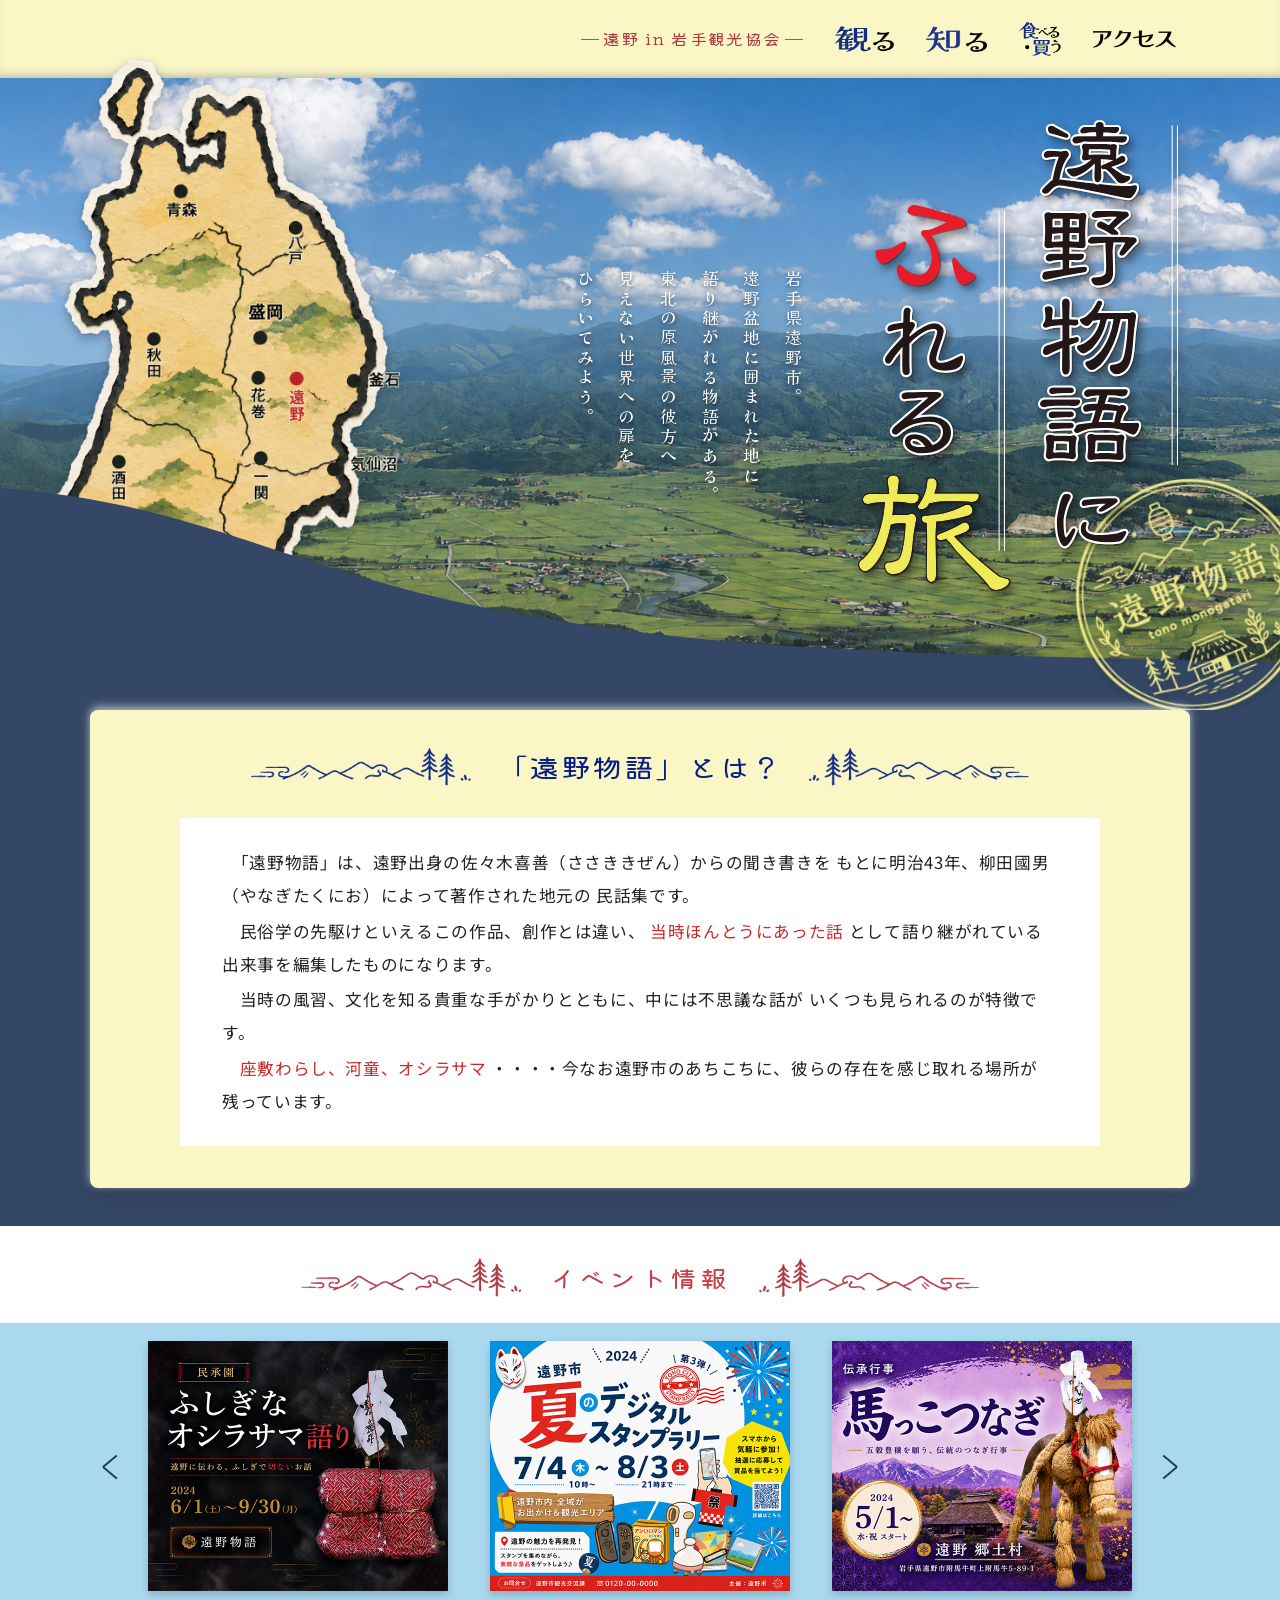
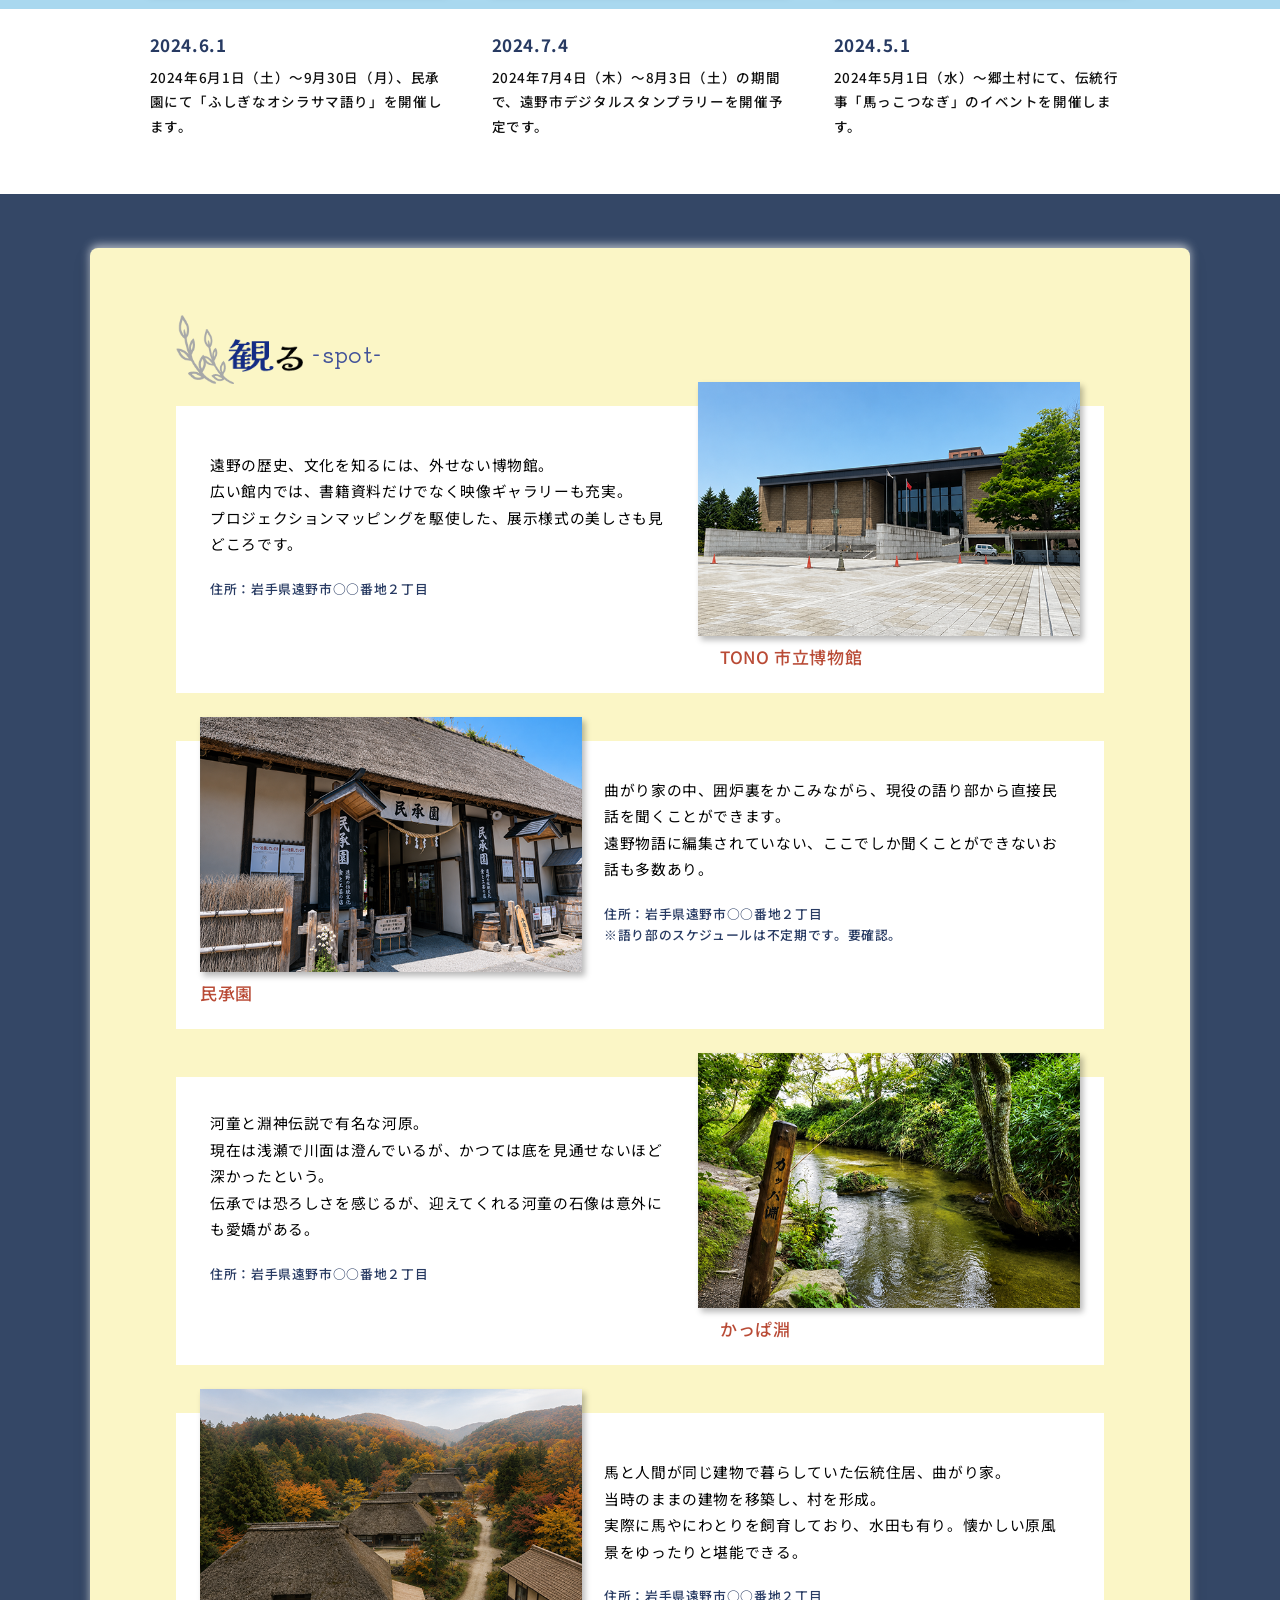
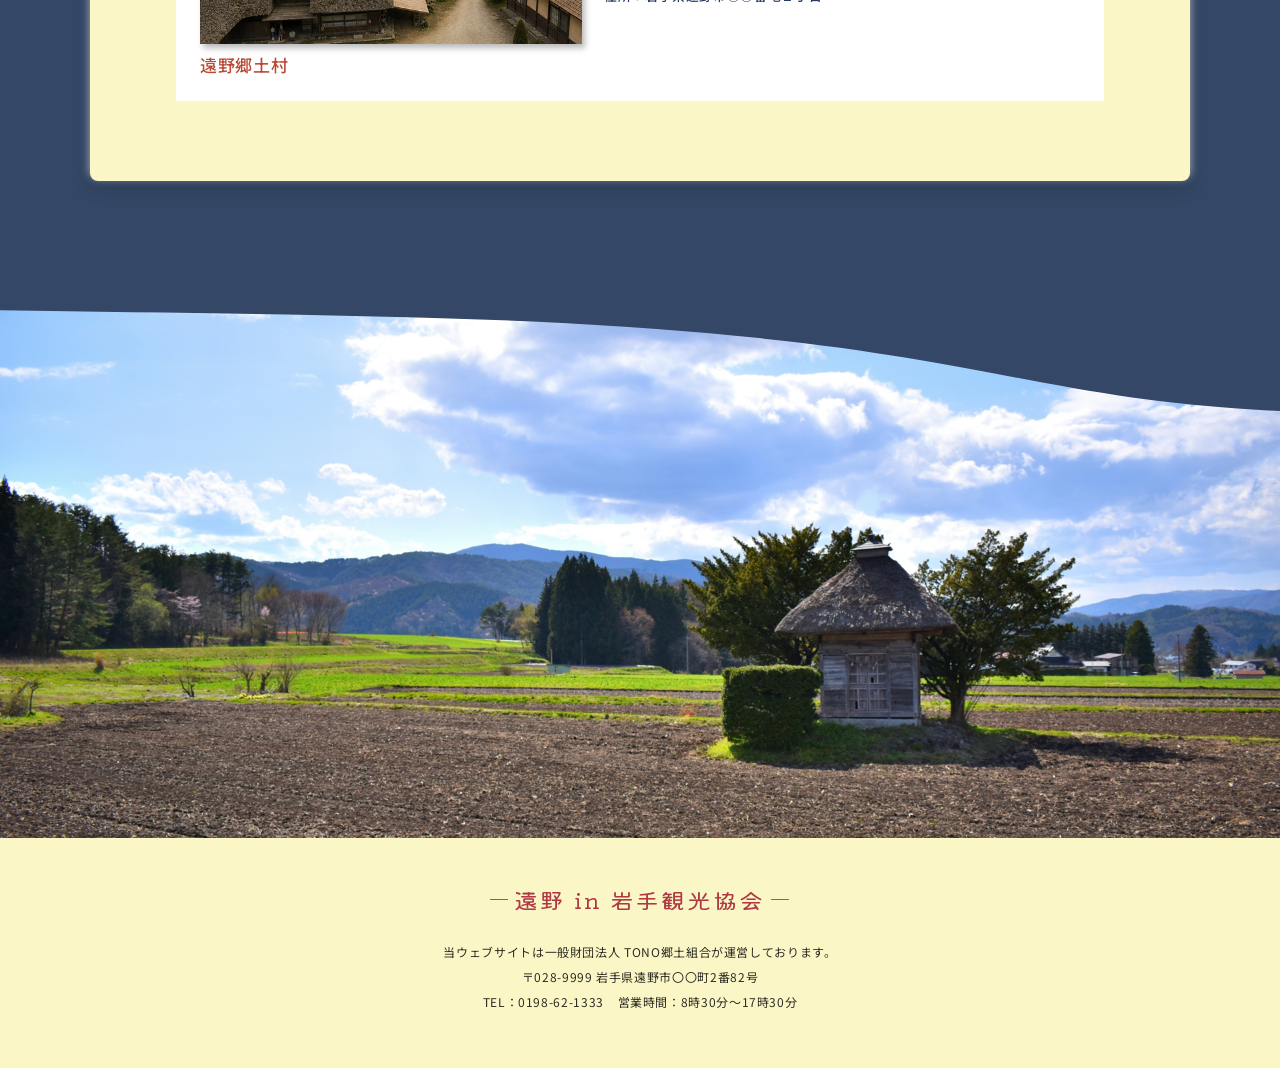
==== index.html @ eefc1a9f "storyまで完了。" ====
<!DOCTYPE html>
<html lang="ja">

<head>
  <meta charset="UTF-8" />
  <meta name="viewport" content="width=device-width, initial-scale=1.0" />

  <title>遠野物語にふれる旅｜遠野 in 岩手観光協会</title>

  <meta name="description" content="岩手県遠野市の観光情報サイト。遠野物語ゆかりの観光スポット、食、買い物、アクセス情報をご紹介します。" />

  <link rel="icon" href="./favicon.ico" />

  <link rel="preconnect" href="https://fonts.googleapis.com" />
  <link rel="preconnect" href="https://fonts.gstatic.com" crossorigin />

  <link
    href="https://fonts.googleapis.com/css2?family=Noto+Sans+JP:wght@400;500;600;700&family=Noto+Serif+JP:wght@400;500;600;700&display=swap"
    rel="stylesheet" />
  <link href="https://fonts.googleapis.com/css2?family=Kaisei+Tokumin:wght@400;500;700&display=swap" rel="stylesheet" />
  <link href="https://fonts.googleapis.com/css2?family=Kiwi+Maru:wght@300;400;500&display=swap" rel="stylesheet" />



  <link rel="stylesheet" href="./css/swiper-bundle.min.css">
  <link rel="stylesheet" href="./css/style.css">

  <script src="./js/swiper-bundle.min.js" defer></script>
  <script src="./js/main.js" defer></script>


</head>

<body>
  <header class="l-header">
    <div class="l-header__inner">
      <span class="l-header__site-name">
        遠野 in 岩手観光協会
      </span>


      <nav class="l-header__nav" aria-label="メインナビゲーション">
        <ul class="l-header__nav-list">
          <li class="l-header__nav-item">
            <a href="#spot">
              <img src="./img/menu_spot.webp" alt="観る" />
            </a>
          </li>

          <li class="l-header__nav-item">
            <a href="./story.html">
              <img src="./img/menu_story.webp" alt="知る" />
            </a>
          </li>

          <li class="l-header__nav-item l-header__nav-item--eat">
            <a href="./food.html">
              <img src="./img/menu_eat.webp" alt="食べる・買う" />
            </a>
          </li>

          <li class="l-header__nav-item l-header__nav-item--access">
            <a href="./access.html">
              <img src="./img/menu_access.webp" alt="アクセス" />
            </a>
          </li>
        </ul>
      </nav>

      <button class="l-header__menu-button" type="button" aria-label="メニューを開く" aria-controls="global-menu"
        aria-expanded="false">
        <span></span>
        <span></span>
        <span></span>
      </button>
    </div>

    <nav id="global-menu" class="l-header__drawer" aria-label="スマートフォン用メニュー">
      <ul class="l-header__drawer-list">
        <li>
          <a href="#spot">
            <img src="./img/menu_spot.webp" alt="観る" />
          </a>
        </li>

        <li>
          <a href="./story.html">
            <img src="./img/menu_story.webp" alt="知る" />
          </a>
        </li>

        <li>
          <a href="./food.html">
            <img src="./img/menu_eat.webp" alt="食べる・買う" />
          </a>
        </li>

        <li>
          <a href="./access.html">
            <img src="./img/menu_access.webp" alt="アクセス" />
          </a>
        </li>
      </ul>
    </nav>
  </header>

  <main class="p-top">
    <section class="p-mv">
      <div class="p-mv__visual">
        <img class="p-mv__background" src="./img/mv_img.png" alt="遠野盆地と山々の風景" />

        <div class="p-mv__map">
          <img src="./img/tono_map.webp" alt="遠野市と周辺地域の地図" />
        </div>

        <div class="p-mv__body">
          <p class="p-mv__lead">
            岩手県遠野市。<br />
            遠野盆地に囲まれた地に<br />
            語り継がれる物語がある。<br />
            東北の原風景の彼方へ<br />
            見えない世界への扉を<br />
            ひらいてみよう。
          </p>

          <h1 class="p-mv__title">
            <img src="./img/mv_logo.svg" alt="遠野物語にふれる旅" />
          </h1>
        </div>

        <div class="p-mv__stamp">
          <img src="./img/back_logo_top.webp" alt="遠野物語探訪" />
        </div>
      </div>

      <div class="p-mv__curve">
        <img src="./img/mv_wave.svg" alt="">
      </div>
    </section>

    <div class="p-top__contents">
      <section class="p-about">
        <div class="p-about__inner">
          <h2 class="p-about__title">
            <img class="p-about__title-decoration p-about__title-decoration--left" src="./img/midasi_blue_left.webp"
              alt="" />

            <span>「遠野物語」とは？</span>

            <img class="p-about__title-decoration p-about__title-decoration--right" src="./img/midasi_blue_right.webp"
              alt="" />
          </h2>

          <div class="p-about__body">
            <p>
              　「遠野物語」は、遠野出身の佐々木喜善（ささききぜん）からの聞き書きを
              もとに明治43年、柳田國男（やなぎたくにお）によって著作された地元の
              民話集です。
            </p>

            <p>
              　民俗学の先駆けといえるこの作品、創作とは違い、
              <span class="p-about__accent">当時ほんとうにあった話</span>
              として語り継がれている出来事を編集したものになります。
            </p>

            <p>
              　当時の風習、文化を知る貴重な手がかりとともに、中には不思議な話が
              いくつも見られるのが特徴です。
            </p>

            <p>
              <span class="p-about__accent">
                　座敷わらし、河童、オシラサマ
              </span>
              ・・・・今なお遠野市のあちこちに、彼らの存在を感じ取れる場所が
              残っています。
            </p>
          </div>
        </div>
      </section>



      <section class="p-event">
        <div class="p-event__inner">
          <h2 class="p-event__title">
            <img class="p-event__title-decoration p-event__title-decoration--left" src="./img/midasi_red_left.webp"
              alt="">

            <span class="p-event__title-text">イベント情報</span>

            <img class="p-event__title-decoration p-event__title-decoration--right" src="./img/midasi_red_right.webp"
              alt="">
          </h2>


          <div class="p-event__slider-wrap">
            <div class="p-event__slider swiper">
              <div class="p-event__list swiper-wrapper">

                <article class="p-event__item swiper-slide">
                  <a class="p-event__link" href="#">
                    <div class="p-event__image">
                      <img src="./img/bn_001.png" alt="ふしぎなオシラサマ語りのイベント" width="600" height="360">
                    </div>

                    <div class="p-event__body">
                      <time class="p-event__date" datetime="2024-06-01">
                        2024.6.1
                      </time>

                      <p class="p-event__text">
                        2024年6月1日（土）〜9月30日（月）、民承園にて「ふしぎなオシラサマ語り」を開催します。
                      </p>
                    </div>
                  </a>
                </article>

                <article class="p-event__item swiper-slide">
                  <a class="p-event__link" href="#">
                    <div class="p-event__image">
                      <img src="./img/bn_002.png" alt="遠野市デジタルスタンプラリーのイベント" width="600" height="360">
                    </div>

                    <div class="p-event__body">
                      <time class="p-event__date" datetime="2024-07-04">
                        2024.7.4
                      </time>

                      <p class="p-event__text">
                        2024年7月4日（木）〜8月3日（土）の期間で、遠野市デジタルスタンプラリーを開催予定です。
                      </p>
                    </div>
                  </a>
                </article>

                <article class="p-event__item swiper-slide">
                  <a class="p-event__link" href="#">
                    <div class="p-event__image">
                      <img src="./img/bn_003.png" alt="馬っこつなぎのイベント" width="600" height="360">
                    </div>

                    <div class="p-event__body">
                      <time class="p-event__date" datetime="2024-05-01">
                        2024.5.1
                      </time>

                      <p class="p-event__text">
                        2024年5月1日（水）〜郷土村にて、伝統行事「馬っこつなぎ」のイベントを開催します。
                      </p>
                    </div>
                  </a>
                </article>

                <article class="p-event__item swiper-slide">
                  <a class="p-event__link" href="#">
                    <div class="p-event__image">
                      <img src="./img/bn_004.png" alt="ふしぎなオシラサマ語りのイベント" width="600" height="360">
                    </div>

                    <div class="p-event__body">
                      <time class="p-event__date" datetime="2024-06-01">
                        2024.6.1
                      </time>

                      <p class="p-event__text">
                        2024年6月1日（土）〜9月30日（月）、民承園にて「ふしぎなオシラサマ語り」を開催します。
                      </p>
                    </div>
                  </a>
                </article>

                <article class="p-event__item swiper-slide">
                  <a class="p-event__link" href="#">
                    <div class="p-event__image">
                      <img src="./img/bn_005.png" alt="遠野市デジタルスタンプラリーのイベント" width="600" height="360">
                    </div>

                    <div class="p-event__body">
                      <time class="p-event__date" datetime="2024-07-04">
                        2024.7.4
                      </time>

                      <p class="p-event__text">
                        2024年7月4日（木）〜8月3日（土）の期間で、遠野市デジタルスタンプラリーを開催予定です。
                      </p>
                    </div>
                  </a>
                </article>

                <article class="p-event__item swiper-slide">
                  <a class="p-event__link" href="#">
                    <div class="p-event__image">
                      <img src="./img/bn_006.png" alt="馬っこつなぎのイベント" width="600" height="360">
                    </div>

                    <div class="p-event__body">
                      <time class="p-event__date" datetime="2024-05-01">
                        2024.5.1
                      </time>

                      <p class="p-event__text">
                        2024年5月1日（水）〜郷土村にて、伝統行事「馬っこつなぎ」のイベントを開催します。
                      </p>
                    </div>
                  </a>
                </article>

              </div>


            </div>

            <button class="p-event__button p-event__button--prev" type="button" aria-label="前のイベントを見る">
            </button>

            <button class="p-event__button p-event__button--next" type="button" aria-label="次のイベントを見る">
            </button>

          </div>
        </div>
      </section>


      <section class="p-spot">
        <div class="p-spot__inner l-container">

          <h2 class="p-spot__title">
            <img class="p-spot__title-decoration" src="./img/midasi_leef.webp" alt="" width="88" height="105">

            <img class="p-spot__title-logo" src="./img/menu_spot.webp" alt="観る spot" width="97" height="43">

            <span class="p-spot__title-sub">-spot-</span>
          </h2>

          <div class="p-spot__list">

            <article class="p-spot__item">
              <div class="p-spot__body">
                <p class="p-spot__text">
                  遠野の歴史、文化を知るには、外せない博物館。<br>
                  広い館内では、書籍資料だけでなく映像ギャラリーも充実。<br>
                  プロジェクションマッピングを駆使した、展示様式の美しさも見どころです。
                </p>

                <p class="p-spot__address">
                  住所：岩手県遠野市○○番地２丁目
                </p>
              </div>

              <figure class="p-spot__figure">
                <img class="p-spot__image" src="./img/spot_museum.png" alt="遠野市立博物館の外観">

                <figcaption class="p-spot__name">
                  TONO 市立博物館
                </figcaption>
              </figure>
            </article>

            <article class="p-spot__item">
              <div class="p-spot__body">
                <p class="p-spot__text">
                  曲がり家の中、囲炉裏をかこみながら、現役の語り部から直接民話を聞くことができます。<br>
                  遠野物語に編集されていない、ここでしか聞くことができないお話も多数あり。
                </p>

                <p class="p-spot__address">
                  住所：岩手県遠野市○○番地２丁目<br>
                  ※語り部のスケジュールは不定期です。要確認。
                </p>
              </div>

              <figure class="p-spot__figure">
                <img class="p-spot__image" src="./img/spot_minsho.png" alt="民承園の入口">

                <figcaption class="p-spot__name">
                  民承園
                </figcaption>
              </figure>
            </article>

            <article class="p-spot__item">
              <div class="p-spot__body">
                <p class="p-spot__text">
                  河童と淵神伝説で有名な河原。<br>
                  現在は浅瀬で川面は澄んでいるが、かつては底を見通せないほど深かったという。<br>
                  伝承では恐ろしさを感じるが、迎えてくれる河童の石像は意外にも愛嬌がある。
                </p>

                <p class="p-spot__address">
                  住所：岩手県遠野市○○番地２丁目
                </p>
              </div>

              <figure class="p-spot__figure">
                <img class="p-spot__image" src="./img/spot_kappa.png" alt="かっぱ淵の川辺">

                <figcaption class="p-spot__name">
                  かっぱ淵
                </figcaption>
              </figure>
            </article>

            <article class="p-spot__item">
              <div class="p-spot__body">
                <p class="p-spot__text">
                  馬と人間が同じ建物で暮らしていた伝統住居、曲がり家。<br>
                  当時のままの建物を移築し、村を形成。<br>
                  実際に馬やにわとりを飼育しており、水田も有り。懐かしい原風景をゆったりと堪能できる。
                </p>

                <p class="p-spot__address">
                  住所：岩手県遠野市○○番地２丁目
                </p>
              </div>

              <figure class="p-spot__figure">
                <img class="p-spot__image" src="./img/spot_kyoudo.png" alt="遠野郷土村の茅葺き屋根の建物">

                <figcaption class="p-spot__name">
                  遠野郷土村
                </figcaption>
              </figure>
            </article>

          </div>
        </div>
      </section>

    </div>

  </main>

  <footer class="l-footer">
    <div class="l-footer__visual">
      <img class="l-footer__image" src="img/footer_img.png" alt="遠野の田園風景">

      <img class="l-footer__wave" src="img/mv_wave.svg" alt="" aria-hidden="true">
    </div>

    <div class="l-footer__body">
      <p class="l-footer__organization">
        遠野 in 岩手観光協会
      </p>

      <div class="l-footer__information">
        <p>
          当ウェブサイトは一般財団法人 TONO郷土組合が運営しております。
        </p>

        <p>
          〒028-9999 岩手県遠野市〇〇町2番82号
        </p>

        <p>
          TEL：0198-62-1333
          <span class="l-footer__hours">
            営業時間：8時30分～17時30分
          </span>
        </p>
      </div>
    </div>
  </footer>


</body>

</html>
---- css/style.css ----
@charset "UTF-8";
*,
*::before,
*::after {
  box-sizing: border-box;
}

html {
  margin: 0;
  padding: 0;
  font-size: 62.5%;
  scroll-behavior: smooth;
}

body,
h1,
h2,
h3,
h4,
p,
figure,
blockquote,
dl,
dd,
ul,
ol {
  margin: 0;
}

ul,
ol {
  padding: 0;
  list-style: none;
}

body {
  min-height: 100vh;
}

img,
picture,
svg,
video {
  display: block;
  max-width: 100%;
}

img {
  height: auto;
}

button,
input,
textarea,
select {
  font: inherit;
}

button {
  padding: 0;
  border: 0;
  background: none;
  cursor: pointer;
}

a {
  color: inherit;
  text-decoration: none;
}

html {
  font-size: 62.5%;
  scroll-behavior: smooth;
}

body {
  min-width: 320px;
  overflow-x: hidden;
  background-color: #fff;
  color: #222;
  font-family: "Noto Sans JP", "Hiragino Kaku Gothic ProN", "Hiragino Sans", "Yu Gothic", "Meiryo", sans-serif;
  font-size: 1.6rem;
  font-weight: 400;
  line-height: 1.8;
  letter-spacing: 0.04em;
  -webkit-text-size-adjust: 100%;
}

main {
  display: block;
}

a {
  color: inherit;
  text-decoration: none;
  transition: opacity 0.3s ease, color 0.3s ease, background-color 0.3s ease;
}

a:hover {
  opacity: 0.75;
}

button {
  color: inherit;
  font: inherit;
}

img {
  display: block;
  width: 100%;
  height: auto;
}

ul,
ol {
  list-style: none;
}

address {
  font-style: normal;
}

.l-container {
  width: 100%;
  max-width: 1200px;
  margin-inline: auto;
  padding-inline: 20px;
}
@media screen and (min-width: 768px) {
  .l-container {
    padding-inline: 32px;
  }
}

.l-header {
  position: relative;
  z-index: 20;
  width: 100%;
  background-color: #fbf6c6;
  box-shadow: inset 0 -10px 14px -12px rgba(52, 71, 102, 0.65);
}

.l-header__inner {
  display: flex;
  align-items: center;
  justify-content: flex-start;
  width: min(100%, 1200px);
  min-height: 64px;
  margin-inline: auto;
  padding-inline: 20px;
}

.l-header__logo {
  display: block;
  flex-shrink: 0;
  color: #cc2929;
  font-family: "Noto Serif JP", "Yu Mincho", "Hiragino Mincho ProN", serif;
  font-size: 1.1rem;
  font-weight: 600;
  line-height: 1.4;
  letter-spacing: 0.08em;
  white-space: nowrap;
}

.l-header__site-name {
  margin-left: auto;
  margin-right: 12px;
  display: flex;
  align-items: center;
  gap: 4px;
  color: #ae3944;
  font-family: "Kiwi Maru", serif;
  font-size: 1.5rem;
  font-weight: 400;
  letter-spacing: 0.08em;
  white-space: nowrap;
  transform: scaleY(0.88);
  transform-origin: center;
}

.l-header__site-name::before,
.l-header__site-name::after {
  content: "";
  display: block;
  width: 18px;
  height: 1.4px;
  background-color: currentColor;
}

.l-header__nav {
  display: none;
}

.l-header__menu-button {
  display: flex;
  width: 42px;
  height: 42px;
  flex-direction: column;
  align-items: center;
  justify-content: center;
  padding: 8px;
  border: 0;
  background-color: transparent;
  cursor: pointer;
}

.l-header__menu-button span {
  display: block;
  width: 26px;
  height: 2px;
  margin-block: 3px;
  background-color: #061d8b;
  transition: transform 0.3s ease, opacity 0.3s ease;
}

.l-header__menu-button.is-open span:nth-child(1) {
  transform: translateY(8px) rotate(45deg);
}

.l-header__menu-button.is-open span:nth-child(2) {
  opacity: 0;
}

.l-header__menu-button.is-open span:nth-child(3) {
  transform: translateY(-8px) rotate(-45deg);
}

.l-header__drawer {
  display: grid;
  grid-template-rows: 0fr;
  background-color: #fbf6c6;
  transition: grid-template-rows 0.3s ease;
}

.l-header__drawer.is-open {
  grid-template-rows: 1fr;
}

.l-header__drawer-list {
  display: grid;
  min-height: 0;
  grid-template-columns: repeat(2, 1fr);
  overflow: hidden;
}

.l-header__drawer-list li {
  border-top: 1px solid rgba(6, 29, 139, 0.16);
}

.l-header__drawer-list li:nth-child(odd) {
  border-right: 1px solid rgba(6, 29, 139, 0.16);
}

.l-header__drawer-list a {
  display: flex;
  min-height: 72px;
  align-items: center;
  justify-content: center;
  padding: 12px 16px;
}

.l-header__drawer-list img {
  width: auto;
  max-width: 92px;
  max-height: 38px;
  -o-object-fit: contain;
     object-fit: contain;
}

@media screen and (min-width: 768px) {
  .l-header__inner {
    min-height: 78px;
    padding-inline: clamp(32px, 5vw, 72px);
    justify-content: flex-end;
    gap: 32px;
  }
  .l-header__site-name {
    flex-shrink: 0;
    margin: 0;
    display: flex;
    align-items: center;
    gap: 4px;
    color: #ae3944;
    font-family: "Kiwi Maru", serif;
    font-size: 1.7rem;
    font-weight: 400;
    letter-spacing: 0.08em;
    white-space: nowrap;
    transform: scaleY(0.88);
    transform-origin: center;
  }
  .l-header__site-name::before,
  .l-header__site-name::after {
    content: "";
    display: block;
    width: 18px;
    height: 1.4px;
    background-color: currentColor;
  }
  .l-header__logo {
    font-size: clamp(1rem, 1vw, 1.3rem);
  }
  .l-header__nav {
    display: block;
    margin: 0;
  }
  .l-header__nav-list {
    display: flex;
    align-items: center;
    gap: 32px;
  }
  .l-header__nav-item {
    display: flex;
    align-items: center;
  }
  .l-header__nav-item a {
    display: flex;
    min-height: 78px;
    align-items: center;
    justify-content: center;
  }
  .l-header__nav-item img {
    width: auto;
    max-width: none;
    height: clamp(26px, 2vw, 30px);
    -o-object-fit: contain;
       object-fit: contain;
  }
  .l-header__nav-item--eat img {
    height: clamp(34px, 2.5vw, 38px);
  }
  .l-header__nav-item--access img {
    height: clamp(18px, 1.3vw, 22px);
  }
  .l-header__menu-button,
  .l-header__drawer {
    display: none;
  }
  .l-header__nav-item a {
    transition: opacity 0.25s ease, transform 0.25s ease;
  }
  .l-header__nav-item a:hover {
    opacity: 0.92;
    transform: translateY(-2px);
  }
}
.l-footer {
  margin-top: 0;
  background-color: #fbf6c6;
}

.l-footer__visual {
  position: relative;
  overflow: hidden;
}

.l-footer__image {
  display: block;
  width: 100%;
  height: auto;
  transform: translateY(-100px);
}

.l-footer__wave {
  position: absolute;
  top: 80px;
  left: 0;
  width: 100%;
  height: auto;
  transform: rotate(180deg);
  transform-origin: top center;
  z-index: 2;
  pointer-events: none;
}

.l-footer__body {
  margin-top: -100px;
  padding: 34px 20px 42px;
  text-align: center;
}

.l-footer__organization {
  display: inline-flex;
  align-items: center;
  gap: 6px;
  margin: 0 0 18px;
  color: #ae3944;
  font-family: "Kiwi Maru", serif;
  font-size: 2rem;
  font-weight: 400;
  letter-spacing: 0.08em;
  line-height: 1.4;
  transform: scaleY(0.88);
  transform-origin: center;
}

.l-footer__organization::before,
.l-footer__organization::after {
  content: "";
  display: block;
  width: 18px;
  height: 1.4px;
  background-color: currentColor;
}

.l-footer__information {
  color: #000;
  font-size: 1.2rem;
  font-weight: 400;
  opacity: 0.82;
  line-height: 2;
}

.l-footer__hours {
  display: inline-block;
  margin-left: 10px;
}

@media screen and (min-width: 768px) {
  .l-footer__wave {
    top: 140px;
  }
  .l-footer__body {
    margin-top: -100px;
    padding: 42px 20px 54px;
  }
  .l-footer__organization {
    margin-bottom: 22px;
    font-size: 2.4rem;
  }
  .l-footer__information {
    font-size: 1.2rem;
    line-height: 2.1;
  }
}
.c-button {
  display: inline-flex;
  align-items: center;
  justify-content: center;
  min-width: 200px;
  min-height: 52px;
  padding: 12px 24px;
  border: 1px solid #344766;
  border-radius: 999px;
  background-color: #344766;
  color: #fff;
  font-weight: 700;
  line-height: 1.4;
  transition: color 0.3s ease, background-color 0.3s ease, opacity 0.3s ease;
}

.c-button:hover {
  background-color: #fff;
  color: #344766;
  opacity: 1;
}

.c-card {
  overflow: hidden;
  border-radius: 12px;
  background-color: #fff;
  box-shadow: 0 4px 20px rgba(0, 0, 0, 0.08);
}

.c-card__image {
  aspect-ratio: 4/3;
  overflow: hidden;
}

.c-card__image img {
  width: 100%;
  height: 100%;
  -o-object-fit: cover;
     object-fit: cover;
}

.c-card__body {
  padding: 20px;
}

.c-card__title {
  font-size: 2rem;
  font-weight: 700;
  line-height: 1.5;
}

.c-card__text {
  margin-top: 12px;
}

.c-section-title {
  color: #344766;
  font-family: "Noto Serif JP", "Yu Mincho", "Hiragino Mincho ProN", serif;
  font-size: 2.8rem;
  font-weight: 700;
  line-height: 1.4;
  text-align: center;
}
@media screen and (min-width: 768px) {
  .c-section-title {
    font-size: 4rem;
  }
}

.p-top {
  width: 100%;
  background-color: #344766;
}

.p-top__contents {
  position: relative;
  z-index: 60;
  padding: 0 14px 60px;
  background-color: #344766;
}

.p-mv {
  position: relative;
  width: 100%;
  overflow: visible;
  background-color: #344766;
}

.p-mv__visual {
  position: relative;
  min-height: 520px;
}

.p-mv__background {
  position: absolute;
  inset: 0;
  z-index: 1;
  width: 100%;
  height: 100%;
  -o-object-fit: cover;
     object-fit: cover;
  -o-object-position: 58% center;
     object-position: 58% center;
}

.p-mv__map {
  position: absolute;
  top: -22px;
  bottom: 150px;
  left: 0;
  z-index: 30;
}

.p-mv__map img {
  display: block;
  width: auto;
  height: 100%;
  max-width: none;
  filter: drop-shadow(0 4px 5px rgba(0, 0, 0, 0.28));
}

.p-mv__body {
  position: absolute;
  top: 44px;
  right: 20px;
  z-index: 70;
}

.p-mv__lead {
  display: none;
}

.p-mv__title {
  width: clamp(240px, 25vw, 340px);
}

.p-mv__title img {
  width: 100%;
  height: auto;
  filter: drop-shadow(3px 4px 3px rgba(0, 0, 0, 0.42));
}

.p-mv__stamp {
  position: absolute;
  right: -35px;
  bottom: 48px;
  z-index: 50;
  width: clamp(130px, 34vw, 190px);
}

.p-mv__stamp img {
  width: 100%;
  height: auto;
  filter: drop-shadow(0 3px 4px rgba(0, 0, 0, 0.26));
  transform: rotate(-7deg);
}

.p-mv__curve {
  position: absolute;
  right: 0;
  bottom: 0;
  left: 0;
  z-index: 40;
  width: 100%;
  height: 180px;
  overflow: hidden;
  pointer-events: none;
}

.p-mv__curve img {
  display: block;
  width: 100%;
  height: 100%;
  -o-object-fit: fill;
     object-fit: fill;
}

.p-about {
  position: relative;
  z-index: 5;
  max-width: 1100px;
  margin-inline: auto;
  margin-top: -22px;
  padding: 24px 16px;
  border-radius: 12px;
  background-color: #fbf6c6;
  box-shadow: 0 -2px 6px rgba(255, 255, 255, 0.55), 0 5px 12px rgba(0, 0, 0, 0.12);
}

.p-about__inner {
  max-width: 920px;
  margin-inline: auto;
}

.p-about__title {
  display: flex;
  align-items: center;
  justify-content: center;
  gap: 8px;
  margin: 0 0 24px;
  color: #061d8b;
  font-family: "Noto Serif JP", "Yu Mincho", "Hiragino Mincho ProN", serif;
  font-size: clamp(1.8rem, 5vw, 2.5rem);
  font-weight: 500;
  line-height: 1.4;
  letter-spacing: 0.06em;
  text-align: center;
}

.p-about__title span {
  flex-shrink: 0;
  display: inline-block;
  font-family: "Kiwi Maru", serif;
  font-weight: 400;
  letter-spacing: 0.06em;
  transform: scaleY(0.88);
  transform-origin: center;
}

.p-about__title-decoration {
  width: min(27%, 170px);
  height: auto;
  -o-object-fit: contain;
     object-fit: contain;
}

.p-about__body {
  padding: 20px;
  background-color: #fff;
  font-family: "Noto Sans JP", sans-serif;
  font-weight: 400;
  font-size: 1.4rem;
  line-height: 2;
}

.p-about__body p {
  margin: 0;
}

.p-about__body p + p {
  margin-top: 2px;
}

.p-about__accent {
  color: #cc2929;
}

@media screen and (min-width: 768px) {
  .p-top__contents {
    padding: 0 clamp(34px, 4vw, 54px) 90px;
  }
  .p-mv__visual {
    min-height: clamp(550px, 56vw, 670px);
  }
  .p-mv__background {
    -o-object-position: center 52%;
       object-position: center 52%;
  }
  .p-mv__map {
    top: -28px;
    bottom: clamp(180px, 15vw, 230px);
    left: clamp(0px, 1.5vw, 24px);
    width: auto;
  }
  .p-mv__body {
    top: 42px;
    right: clamp(58px, 8vw, 120px);
    display: flex;
    align-items: flex-start;
    gap: clamp(24px, 3.5vw, 54px);
  }
  .p-mv__lead {
    display: block;
    margin: clamp(120px, 14vw, 170px) 0 0;
    color: #fff;
    font-family: "Kaisei Tokumin", serif;
    font-size: clamp(1.3rem, 1.3vw, 1.9rem);
    font-weight: 400;
    line-height: 2.5;
    letter-spacing: 0.16em;
    text-shadow: 0 2px 4px rgba(0, 0, 0, 0.55);
    writing-mode: vertical-rl;
    position: relative;
    top: -20px;
  }
  .p-mv__title {
    width: clamp(240px, 25vw, 340px);
    position: relative;
    z-index: 20;
  }
  .p-mv__title img {
    filter: drop-shadow(4px 5px 4px rgba(0, 0, 0, 0.44));
  }
  .p-mv__stamp {
    right: clamp(-40px, -2vw, -20px);
    bottom: 36px;
    width: clamp(170px, 18vw, 230px);
  }
  .p-mv__curve {
    height: clamp(260px, 20vw, 330px);
  }
  .p-about {
    margin-top: -38px;
    padding: 36px 40px 42px;
    border-radius: 8px;
    box-shadow: 0 -3px 10px rgba(255, 255, 255, 0.65), 0 8px 18px rgba(0, 0, 0, 0.15);
  }
  .p-about__title {
    gap: clamp(14px, 2vw, 28px);
    margin-bottom: 30px;
    font-size: clamp(2.2rem, 2.4vw, 3rem);
  }
  .p-about__title-decoration {
    width: min(28%, 220px);
  }
  .p-about__body {
    padding: 28px 42px;
    font-size: clamp(1.4rem, 1.3vw, 1.7rem);
    font-weight: 400;
    line-height: 2;
  }
}
.p-event {
  position: relative;
  left: 50%;
  width: 100vw;
  margin-top: 38px;
  margin-left: -50vw;
  background-color: #fff;
}

.p-event__inner {
  width: 100%;
  padding: 32px 0 36px;
}

.p-event__title {
  display: flex;
  align-items: center;
  justify-content: center;
  gap: 28px;
  margin: 0;
  padding: 0 20px 26px;
  color: #c83e46;
}

.p-event__title-text {
  display: inline-block;
  font-family: "Kiwi Maru", serif;
  font-size: 2.7rem;
  font-weight: 400;
  line-height: 1;
  letter-spacing: 0.12em;
  transform: scaleY(0.88);
  transform-origin: center;
}

.p-event__title-decoration {
  display: block;
  width: min(220px, 24%);
  height: auto;
  flex-shrink: 1;
}

.p-event__title-decoration--left,
.p-event__title-decoration--right {
  -o-object-fit: contain;
     object-fit: contain;
}

.p-event__slider-wrap {
  position: relative;
  width: 100%;
}

.p-event__slider-wrap::before {
  content: "";
  position: absolute;
  top: 0;
  left: 0;
  z-index: 0;
  width: 100%;
  height: 286px;
  background-color: #a9d8ef;
}

.p-event__slider {
  position: relative;
  z-index: 1;
  width: 100%;
  overflow: hidden;
  background-color: transparent;
}

.p-event__list {
  position: relative;
  z-index: 1;
}

.p-event__item {
  width: 324px;
  min-width: 324px;
  flex-shrink: 0;
}

.p-event__link {
  display: flex;
  flex-direction: column;
  height: 100%;
  color: inherit;
  text-decoration: none;
}

.p-event__image {
  box-sizing: border-box;
  display: flex;
  align-items: flex-start;
  justify-content: center;
  height: 286px;
  padding: 18px 12px;
}

.p-event__image img {
  display: block;
  width: 300px;
  max-width: none;
  height: 250px;
  flex-shrink: 0;
  -o-object-fit: cover;
     object-fit: cover;
  box-shadow: 0 4px 8px rgba(0, 0, 0, 0.18);
}

.p-event__body {
  flex-grow: 1;
  width: calc(100% - 28px);
  margin: 10px auto 0;
  padding: 14px 0 20px;
  background-color: #fff;
}

.p-event__date {
  display: block;
  margin-bottom: 8px;
  color: #273a62;
  font-size: 1.7rem;
  font-weight: 700;
  line-height: 1.4;
}

.p-event__text {
  margin: 0;
  color: #111;
  font-size: 1.35rem;
  font-weight: 500;
  line-height: 1.8;
}

.p-event__button {
  position: absolute;
  top: 143px;
  z-index: 5;
  width: 44px;
  height: 54px;
  padding: 0;
  border: 0;
  background-color: transparent;
  transform: translateY(-50%);
  cursor: pointer;
}

.p-event__button::before,
.p-event__button::after {
  content: "";
  position: absolute;
  top: 50%;
  width: 18px;
  height: 2px;
  background-color: #273a62;
}

.p-event__button--prev {
  left: 4px;
}

.p-event__button--next {
  right: 4px;
}

.p-event__button--prev::before,
.p-event__button--prev::after {
  left: 11px;
  transform-origin: left center;
}

.p-event__button--prev::before {
  transform: rotate(-40deg);
}

.p-event__button--prev::after {
  transform: rotate(40deg);
}

.p-event__button--next::before,
.p-event__button--next::after {
  right: 11px;
  transform-origin: right center;
}

.p-event__button--next::before {
  transform: rotate(40deg);
}

.p-event__button--next::after {
  transform: rotate(-40deg);
}

@media screen and (min-width: 1128px) {
  .p-event__slider {
    width: 1008px;
    margin-right: auto;
    margin-left: auto;
  }
  .p-event__button--prev {
    right: auto;
    left: calc(50% - 548px);
  }
  .p-event__button--next {
    right: calc(50% - 548px);
    left: auto;
  }
}
.p-spot {
  position: relative;
  z-index: 5;
  max-width: 1100px;
  margin-inline: auto;
  margin-top: 38px;
  padding: 24px 16px;
  border-radius: 12px;
  background-color: #fbf6c6;
  box-shadow: 0 -2px 6px rgba(255, 255, 255, 0.55), 0 5px 12px rgba(0, 0, 0, 0.12);
}

.p-spot__inner {
  padding: 0;
}

.p-spot__title {
  display: flex;
  align-items: center;
  min-height: 66px;
  margin: 0 0 14px;
}

.p-spot__title-decoration {
  display: block;
  width: 44px;
  height: auto;
  flex-shrink: 0;
  -o-object-fit: contain;
     object-fit: contain;
}

.p-spot__title-logo {
  display: block;
  width: 75px;
  height: auto;
  margin-left: -4px;
  margin-top: 12px;
  -o-object-fit: contain;
     object-fit: contain;
}

.p-spot__title-sub {
  margin-top: 8px;
  margin-left: 6px;
  color: #061d8b;
  font-family: "Kiwi Maru", serif;
  font-size: 0.75em;
  font-weight: 400;
  opacity: 0.75;
  line-height: 1;
}

.p-spot__list {
  display: grid;
  gap: 20px;
}

.p-spot__item {
  display: flex;
  flex-direction: column;
  margin: 0;
  padding: 14px;
  background-color: #fff;
}

.p-spot__body {
  display: flex;
  flex-direction: column;
  order: 2;
  padding: 16px 4px 2px;
}

.p-spot__text {
  margin: 0;
  color: #000;
  font-family: "Noto Sans JP", sans-serif;
  font-size: 1.3rem;
  font-weight: 400;
  line-height: 1.85;
}

.p-spot__text br {
  display: none;
}

.p-spot__address {
  margin: 18px 0 0;
  color: #273a62;
  font-family: "Noto Sans JP", sans-serif;
  font-size: 1.2rem;
  font-weight: 500;
  line-height: 1.7;
}

.p-spot__figure {
  order: 1;
  width: 100%;
  margin: 0;
}

.p-spot__image {
  display: block;
  width: 100%;
  height: auto;
  aspect-ratio: 3/2;
  -o-object-fit: cover;
     object-fit: cover;
  box-shadow: 3px 4px 6px rgba(0, 0, 0, 0.28);
}

.p-spot__name {
  margin-top: 8px;
  color: #b94b36;
  font-family: "Noto Sans JP", sans-serif;
  font-size: 1.6rem;
  font-weight: 500;
  line-height: 1.5;
}

@media screen and (min-width: 768px) {
  .p-spot {
    margin-top: 54px;
    padding: 36px 40px 42px;
    border-radius: 8px;
    box-shadow: 0 -3px 10px rgba(255, 255, 255, 0.65), 0 8px 18px rgba(0, 0, 0, 0.15);
  }
  .p-spot__inner {
    padding: 28px 46px 38px;
  }
  .p-spot__title {
    min-height: 76px;
    margin-bottom: 18px;
  }
  .p-spot__title-decoration {
    width: 58px;
  }
  .p-spot__title-logo {
    width: 75px;
    margin-left: -6px;
    margin-top: 12px;
  }
  .p-spot__title-sub {
    margin-top: 8px;
    margin-left: 8px;
    font-size: 0.9em;
  }
  .p-spot__list {
    gap: 48px;
  }
  .p-spot__item {
    display: grid;
    grid-template-columns: minmax(0, 1.35fr) minmax(240px, 1fr);
    align-items: center;
    -moz-column-gap: 34px;
         column-gap: 34px;
    min-height: 230px;
    padding: 0 24px;
  }
  .p-spot__body {
    order: initial;
    padding: 24px 10px;
    transform: translateY(-24px);
  }
  .p-spot__text {
    font-size: clamp(1.3rem, 1.15vw, 1.5rem);
    line-height: 1.8;
  }
  .p-spot__text br {
    display: initial;
  }
  .p-spot__address {
    margin-top: 20px;
    font-size: clamp(1.2rem, 1vw, 1.4rem);
  }
  .p-spot__figure {
    order: initial;
    width: 100%;
    transform: translateY(-24px);
  }
  .p-spot__image {
    width: 106%;
    max-width: none;
    aspect-ratio: 3/2;
    margin-left: 0;
  }
  .p-spot__item:nth-child(odd) .p-spot__image {
    margin-left: -6%;
  }
  .p-spot__name {
    font-size: 1.7rem;
  }
  .p-spot__item:nth-child(even) {
    grid-template-columns: minmax(240px, 1fr) minmax(0, 1.35fr);
  }
  .p-spot__item:nth-child(even) .p-spot__figure {
    grid-column: 1;
    grid-row: 1;
  }
  .p-spot__item:nth-child(even) .p-spot__body {
    grid-column: 2;
    grid-row: 1;
  }
}
.p-story {
  width: 100%;
  padding: 24px 14px 64px;
  background-color: #344766;
}

.p-story__inner {
  width: 100%;
  max-width: 1100px;
  margin-inline: auto;
}

.p-story__list {
  display: grid;
  gap: 54px;
}

.p-story__item {
  position: relative;
  padding: 18px 16px 16px;
  border-radius: 12px;
  background-color: #fbf6c6;
  box-shadow: 0 -2px 6px rgba(255, 255, 255, 0.45), 0 5px 12px rgba(0, 0, 0, 0.12);
}

.p-story__header {
  margin-bottom: 24px;
}

.p-story__title {
  display: flex;
  align-items: center;
  min-height: 60px;
  margin: 0;
}

.p-story__title-decoration {
  display: block;
  width: 44px;
  height: auto;
  flex-shrink: 0;
  -o-object-fit: contain;
     object-fit: contain;
}

.p-story__title-logo {
  display: block;
  width: 75px;
  height: auto;
  margin-left: -4px;
  margin-top: 12px;
  -o-object-fit: contain;
     object-fit: contain;
}

.p-story__title-sub {
  margin-top: 7px;
  margin-left: 6px;
  color: #061d8b;
  font-family: "Kiwi Maru", serif;
  font-size: 1.7rem;
  font-weight: 400;
  line-height: 1;
  opacity: 0.85;
}

.p-story__card {
  position: relative;
  padding: 118px 18px 26px;
  background-color: #fff;
}

.p-story__figure {
  position: absolute;
  top: -30px;
  left: 50%;
  z-index: 2;
  width: calc(100% - 54px);
  margin: 0;
  transform: translateX(-50%);
}

.p-story__image {
  display: block;
  width: 100%;
  height: auto;
  -o-object-fit: contain;
     object-fit: contain;
  box-shadow: 3px 5px 6px rgba(0, 0, 0, 0.24);
}

.p-story__quote {
  position: absolute;
  z-index: 3;
  inline-size: 72%;
  block-size: auto;
  margin: 0;
  color: #fff;
  font-family: "Noto Serif JP", serif;
  font-size: 1.2rem;
  font-weight: 500;
  line-height: 1.75;
  letter-spacing: 0.08em;
  writing-mode: vertical-rl;
  text-orientation: upright;
  white-space: normal;
  overflow-wrap: normal;
  text-shadow: 0 1px 2px rgba(0, 0, 0, 0.45);
  pointer-events: none;
}

.p-story__quote--warashi {
  top: 16%;
  left: 10%;
}

.p-story__quote--kappa {
  top: 14%;
  left: 7%;
}

.p-story__quote--mayoiga {
  top: 14%;
  right: 7%;
}

.p-story__quote--osirasama-left {
  top: 13%;
  left: 7%;
}

.p-story__quote--osirasama-right {
  top: 13%;
  right: 7%;
}

.p-story__body {
  padding-top: 18px;
}

.p-story__name {
  margin: 0 0 14px;
  color: #b94b36;
  font-family: "Noto Serif JP", serif;
  font-size: 1.8rem;
  font-weight: 500;
  line-height: 1.5;
  letter-spacing: 0.04em;
}

.p-story__name::before {
  content: "・";
}

.p-story__reading {
  font-size: 0.72em;
  font-weight: 500;
}

.p-story__text {
  margin: 0;
  color: #000;
  font-family: "Noto Sans JP", sans-serif;
  font-size: 1.3rem;
  font-weight: 300;
  line-height: 1.9;
}

.p-story__text br {
  display: initial;
}

.p-story__card--warashi {
  display: flex;
  flex-direction: column;
  padding-top: 18px;
}

.p-story__lead {
  order: 1;
  color: #000;
  font-family: "Noto Sans JP", sans-serif;
  font-size: 1.3rem;
  font-weight: 400;
  line-height: 1.9;
}

.p-story__card--warashi .p-story__figure {
  position: relative;
  top: auto;
  left: auto;
  order: 2;
  width: 100%;
  margin-top: 20px;
  transform: none;
}

.p-story__card--warashi .p-story__body {
  order: 3;
}

.p-story__item--kappa,
.p-story__item--mayoiga,
.p-story__item--osirasama {
  padding-top: 58px;
}

.p-story__item--kappa .p-story__card,
.p-story__item--mayoiga .p-story__card,
.p-story__item--osirasama .p-story__card {
  padding-top: 0;
}

.p-story__item--kappa .p-story__figure,
.p-story__item--mayoiga .p-story__figure,
.p-story__item--osirasama .p-story__figure {
  position: relative;
  top: auto;
  left: auto;
  width: calc(100% - 22px);
  margin: 0 auto -30px;
  transform: translateY(-30px);
}

.p-story__item--kappa .p-story__body,
.p-story__item--mayoiga .p-story__body,
.p-story__item--osirasama .p-story__body {
  padding-top: 26px;
}

@media screen and (min-width: 768px) {
  .p-story {
    padding: 28px clamp(26px, 3vw, 42px) 90px;
  }
  .p-story__list {
    gap: 76px;
  }
  .p-story__item {
    padding: 22px 42px 32px;
    border-radius: 10px;
    box-shadow: 0 -3px 10px rgba(255, 255, 255, 0.55), 0 8px 18px rgba(0, 0, 0, 0.15);
  }
  .p-story__header {
    margin-bottom: 20px;
  }
  .p-story__title {
    min-height: 64px;
  }
  .p-story__title-decoration {
    width: 58px;
  }
  .p-story__title-logo {
    width: 75px;
    margin-top: 12px;
    margin-left: -6px;
  }
  .p-story__title-sub {
    margin-top: 8px;
    margin-left: 7px;
    font-size: 2rem;
  }
  .p-story__card {
    min-height: 480px;
    padding: 324px 44px 44px;
  }
  .p-story__figure {
    top: -56px;
    width: min(68%, 620px);
  }
  .p-story__quote {
    inline-size: 76%;
    font-size: 1.5rem;
    line-height: 1.85;
    letter-spacing: 0.1em;
  }
  .p-story__quote--warashi {
    inline-size: 65%;
    font-size: 1.7rem;
    top: 18%;
    left: 11%;
  }
  .p-story__quote--kappa {
    inline-size: 68%;
    top: 14%;
    left: 7%;
  }
  .p-story__quote--mayoiga {
    inline-size: 68%;
    top: 14%;
    right: 8%;
  }
  .p-story__quote--osirasama-left {
    inline-size: 65%;
    top: 13%;
    left: 14%;
  }
  .p-story__quote--osirasama-right {
    inline-size: 65%;
    top: 13%;
    right: 14%;
  }
  .p-story__body {
    padding-top: 0;
  }
  .p-story__name {
    margin-bottom: 14px;
    font-size: clamp(1.8rem, 1.6vw, 2.2rem);
  }
  .p-story__text {
    font-size: clamp(1.3rem, 1.05vw, 1.5rem);
    line-height: 1.9;
  }
  .p-story__text br {
    display: initial;
  }
  .p-story__item--warashi {
    padding-top: 12px;
  }
  .p-story__card--warashi {
    display: grid;
    grid-template-columns: minmax(180px, 0.62fr) minmax(440px, 1.7fr);
    grid-template-rows: auto auto;
    -moz-column-gap: 26px;
         column-gap: 26px;
    min-height: 0;
    padding: 0 44px 44px;
  }
  .p-story__lead {
    grid-column: 1;
    grid-row: 1;
    align-self: start;
    padding-top: 26px;
    font-size: clamp(1.35rem, 1.15vw, 1.6rem);
    line-height: 2;
  }
  .p-story__card--warashi .p-story__figure {
    position: relative;
    top: auto;
    left: auto;
    grid-column: 2;
    grid-row: 1;
    width: calc(100% + 34px);
    margin: -64px -34px 0 0;
    transform: none;
  }
  .p-story__card--warashi .p-story__body {
    grid-column: 1/-1;
    grid-row: 2;
    width: 100%;
    max-width: 860px;
    margin-inline: auto;
    padding-top: 28px;
  }
  .p-story__item--kappa,
  .p-story__item--mayoiga,
  .p-story__item--osirasama {
    padding-top: 92px;
  }
  .p-story__item--kappa .p-story__card,
  .p-story__item--mayoiga .p-story__card,
  .p-story__item--osirasama .p-story__card {
    padding-top: 0;
  }
  .p-story__item--kappa .p-story__figure,
  .p-story__item--mayoiga .p-story__figure,
  .p-story__item--osirasama .p-story__figure {
    position: relative;
    top: auto;
    left: auto;
    width: min(68%, 620px);
    margin: 0 auto -56px;
    transform: translateY(-56px);
  }
  .p-story__item--kappa .p-story__body,
  .p-story__item--mayoiga .p-story__body,
  .p-story__item--osirasama .p-story__body {
    width: 100%;
    max-width: 860px;
    margin-inline: auto;
    padding-top: 34px;
  }
  .p-story__item--kappa .p-story__body,
  .p-story__item--mayoiga .p-story__body,
  .p-story__item--osirasama .p-story__body {
    width: 100%;
    max-width: 860px;
    margin-inline: auto;
  }
}
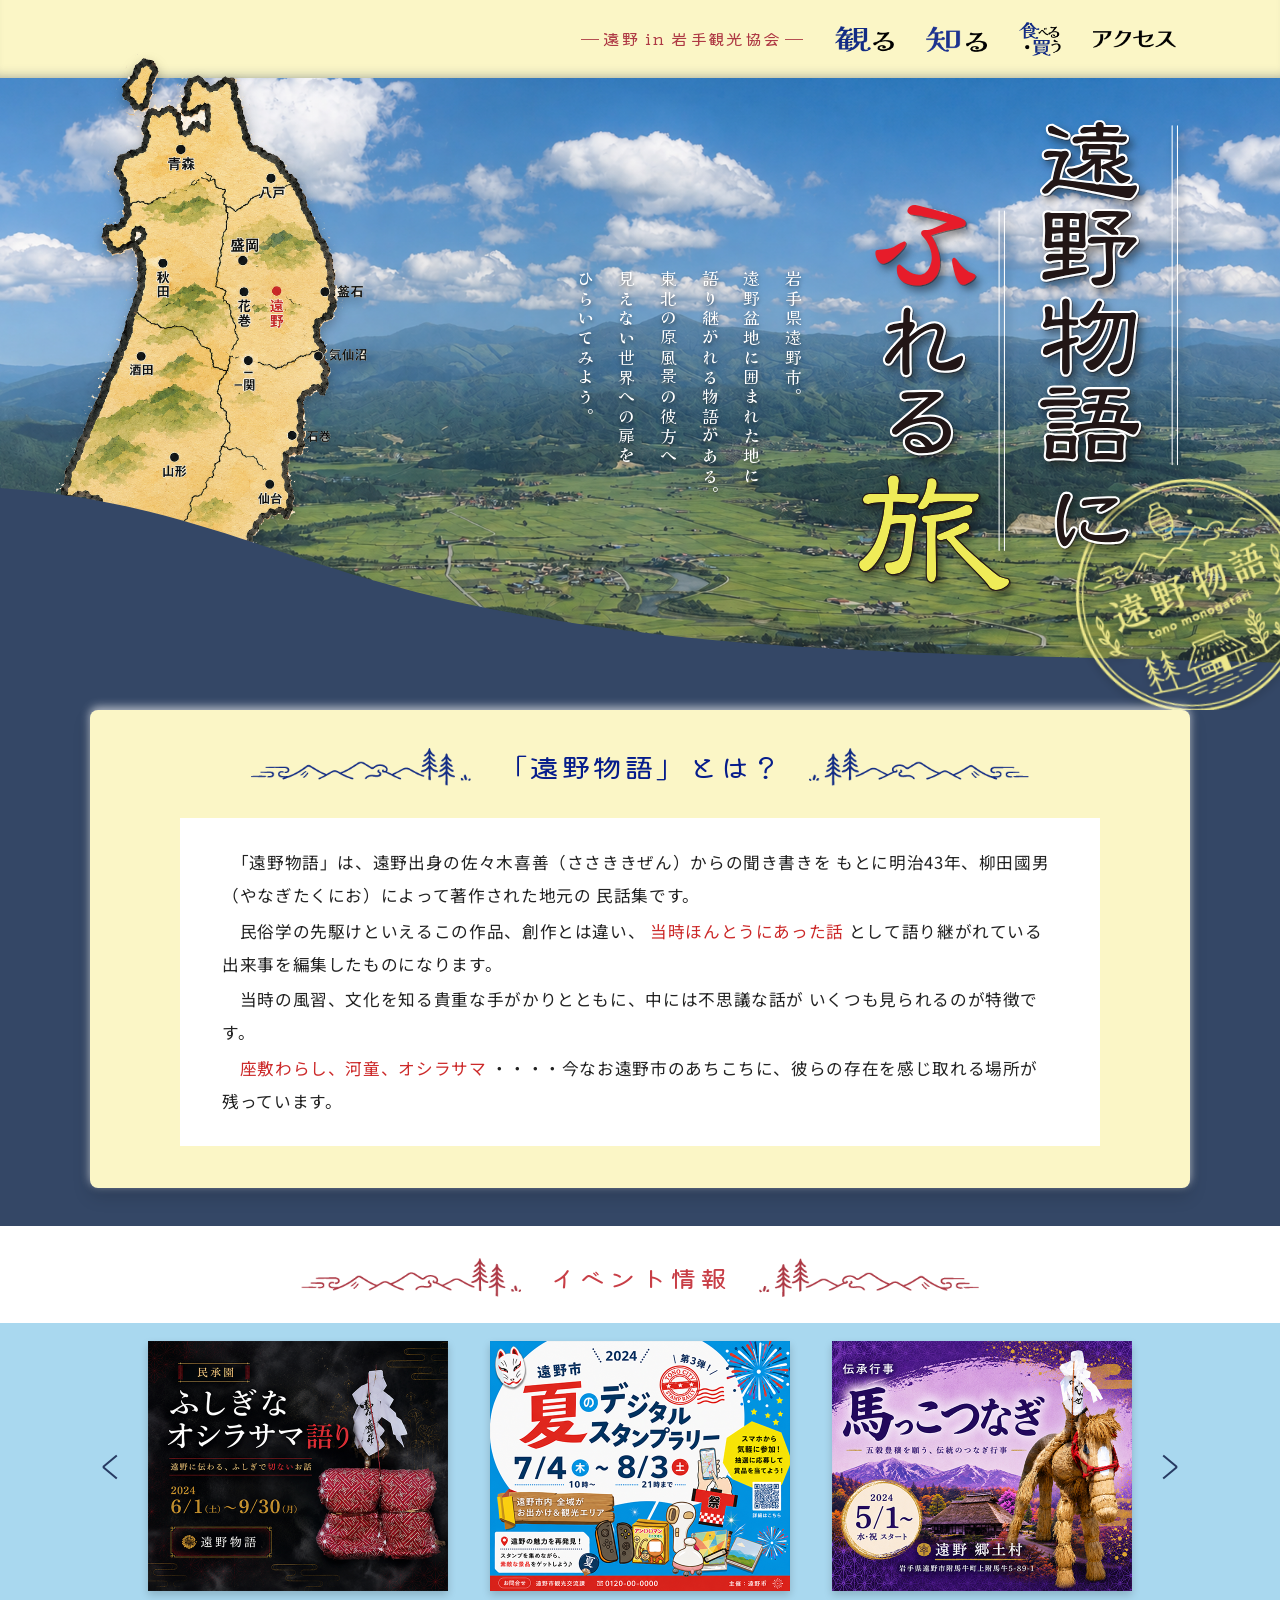
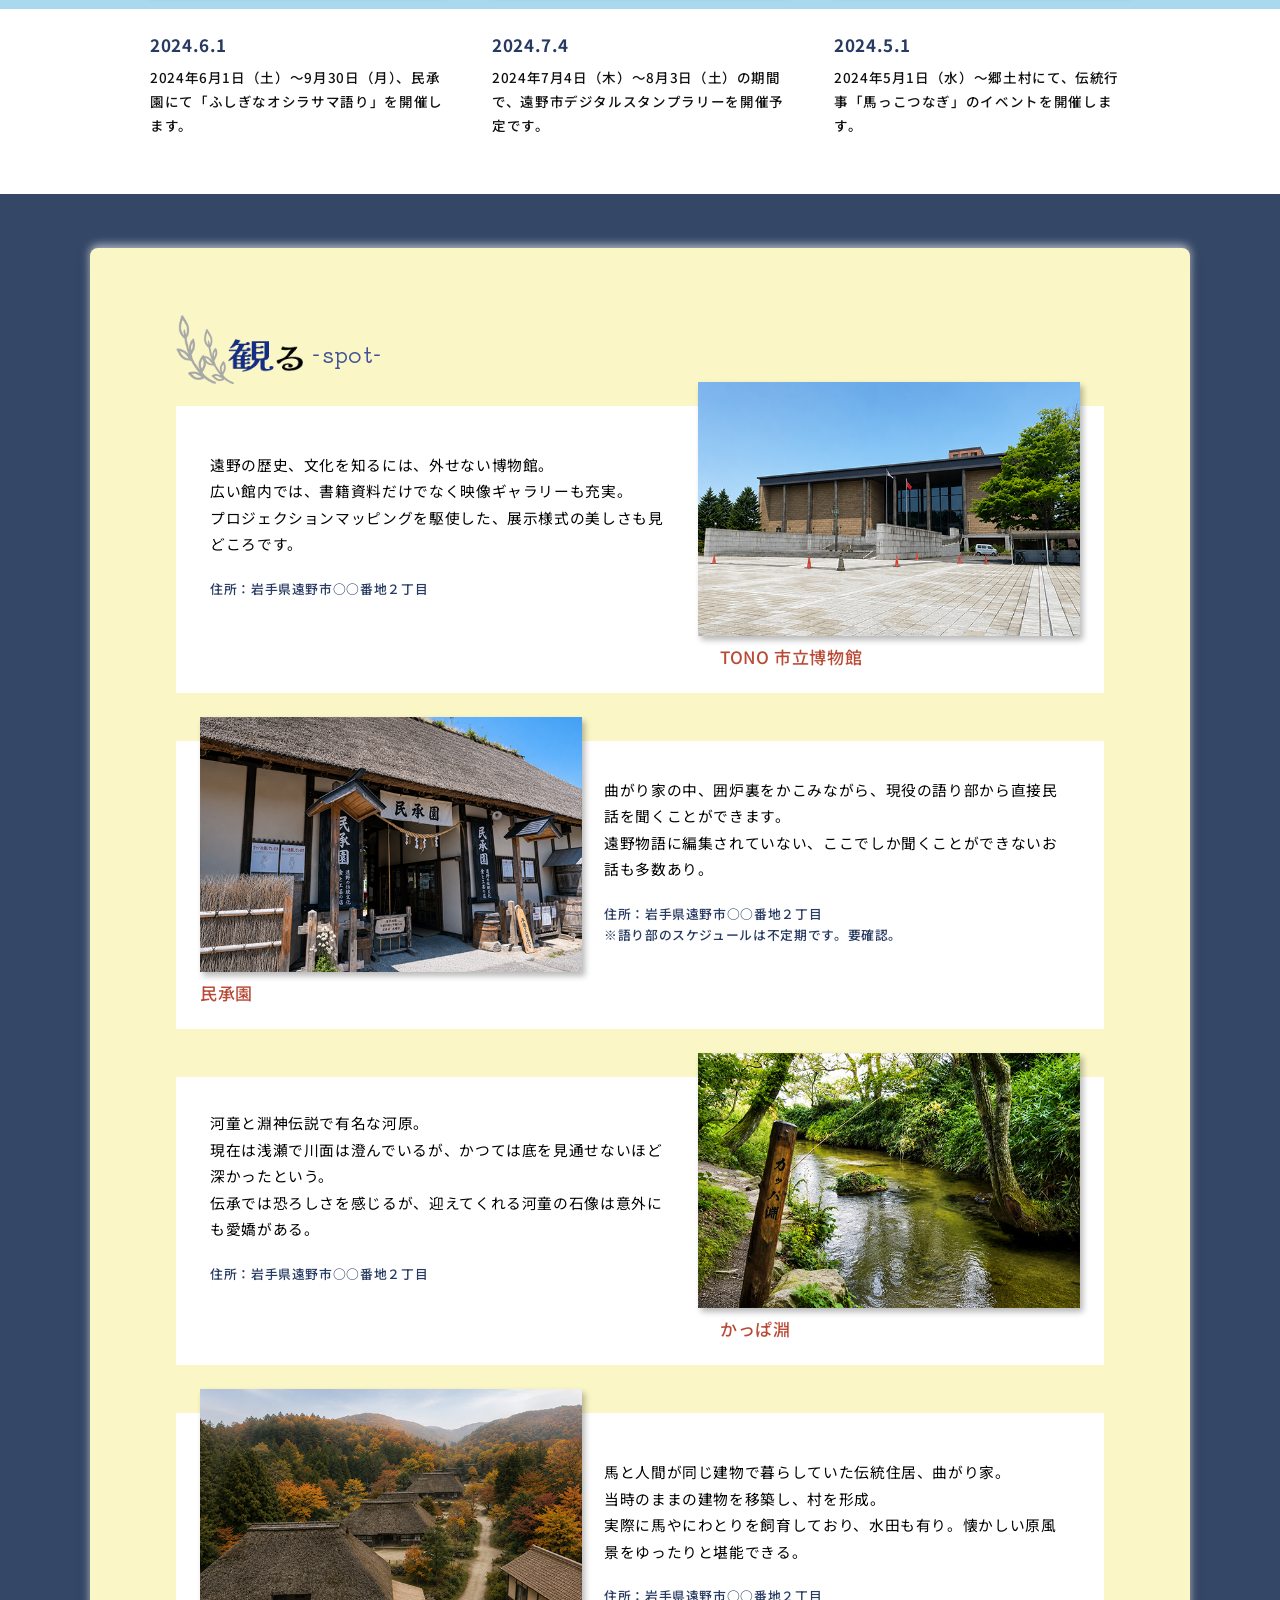
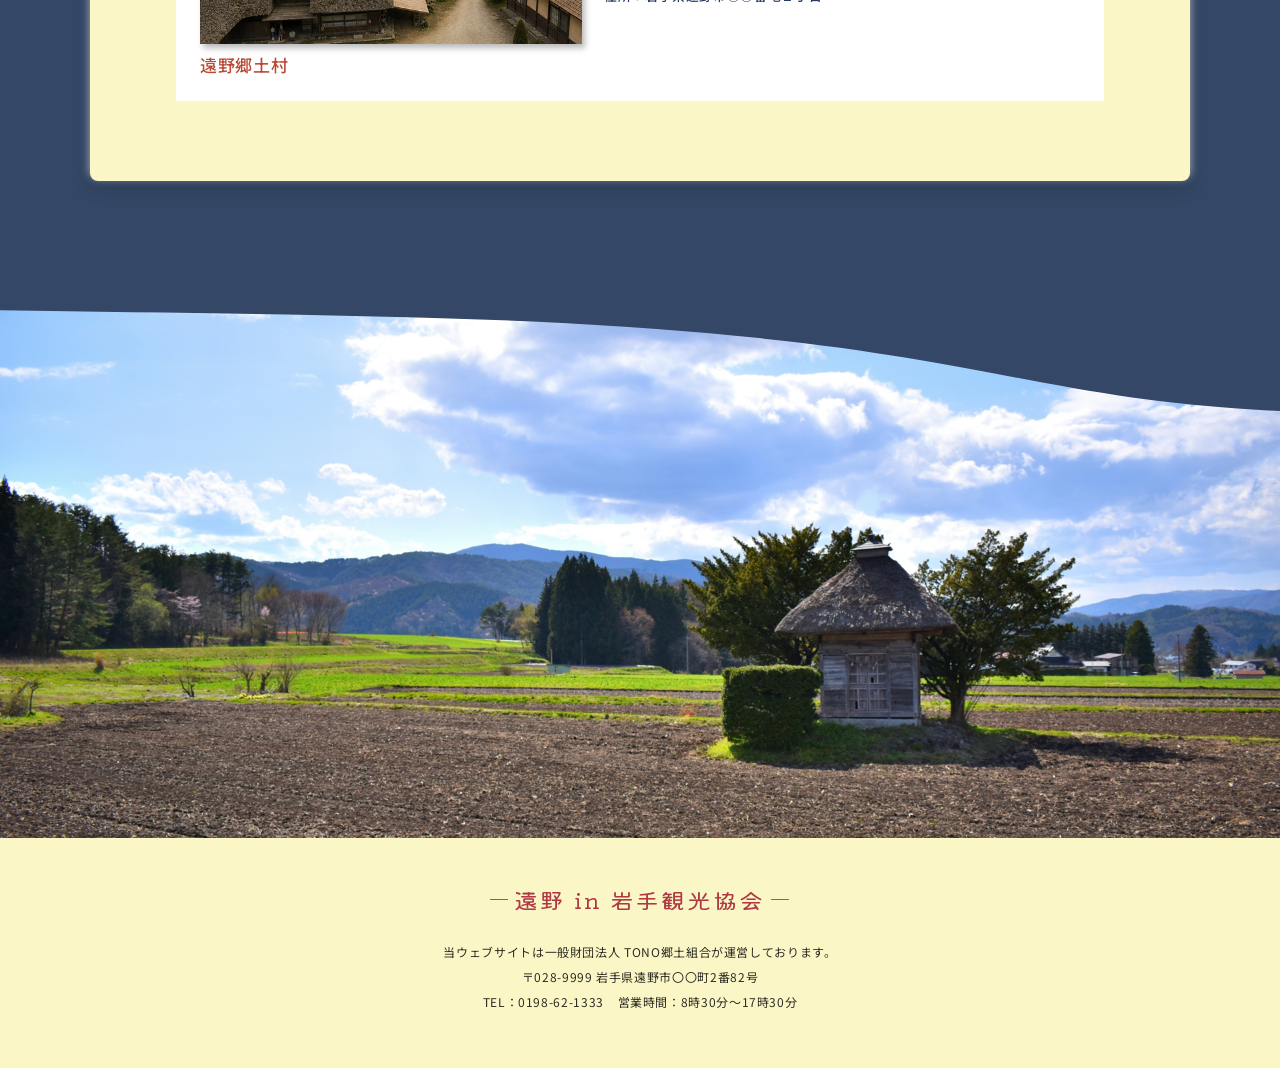
==== commit 443519a7: "いろいろ修正" ====
--- a/index.html
+++ b/index.html
@@ -76,32 +76,24 @@
     </div>
 
     <nav id="global-menu" class="l-header__drawer" aria-label="スマートフォン用メニュー">
-      <ul class="l-header__drawer-list">
-        <li>
-          <a href="#spot">
-            <img src="./img/menu_spot.webp" alt="観る" />
-          </a>
-        </li>
-
-        <li>
-          <a href="./story.html">
-            <img src="./img/menu_story.webp" alt="知る" />
-          </a>
-        </li>
-
-        <li>
-          <a href="./food.html">
-            <img src="./img/menu_eat.webp" alt="食べる・買う" />
-          </a>
-        </li>
-
-        <li>
-          <a href="./access.html">
-            <img src="./img/menu_access.webp" alt="アクセス" />
-          </a>
-        </li>
-      </ul>
-    </nav>
+  <ul class="l-header__drawer-list">
+    <li>
+      <a href="#spot">観る</a>
+    </li>
+
+    <li>
+      <a href="./story.html">知る</a>
+    </li>
+
+    <li>
+      <a href="./food.html">食べる・買う</a>
+    </li>
+
+    <li>
+      <a href="./access.html">アクセス</a>
+    </li>
+  </ul>
+</nav>
   </header>
 
   <main class="p-top">
@@ -323,7 +315,7 @@
       </section>
 
 
-      <section class="p-spot">
+      <section id="spot" class="p-spot">
         <div class="p-spot__inner l-container">
 
           <h2 class="p-spot__title">
--- a/css/style.css
+++ b/css/style.css
@@ -163,11 +163,11 @@
 }
 
 .l-header__site-name {
-  margin-left: auto;
-  margin-right: 12px;
   display: flex;
   align-items: center;
   gap: 4px;
+  margin-right: 12px;
+  margin-left: auto;
   color: #ae3944;
   font-family: "Kiwi Maru", serif;
   font-size: 1.5rem;
@@ -198,6 +198,7 @@
   flex-direction: column;
   align-items: center;
   justify-content: center;
+  flex-shrink: 0;
   padding: 8px;
   border: 0;
   background-color: transparent;
@@ -228,6 +229,7 @@
 .l-header__drawer {
   display: grid;
   grid-template-rows: 0fr;
+  overflow: hidden;
   background-color: #fbf6c6;
   transition: grid-template-rows 0.3s ease;
 }
@@ -237,49 +239,57 @@
 }
 
 .l-header__drawer-list {
-  display: grid;
   min-height: 0;
-  grid-template-columns: repeat(2, 1fr);
+  margin: 0;
+  padding: 0 20px 18px;
   overflow: hidden;
+  list-style: none;
 }
 
 .l-header__drawer-list li {
-  border-top: 1px solid rgba(6, 29, 139, 0.16);
-}
-
-.l-header__drawer-list li:nth-child(odd) {
-  border-right: 1px solid rgba(6, 29, 139, 0.16);
+  border-bottom: 1px solid rgba(6, 29, 139, 0.18);
 }
 
 .l-header__drawer-list a {
+  position: relative;
   display: flex;
-  min-height: 72px;
+  min-height: 58px;
   align-items: center;
-  justify-content: center;
-  padding: 12px 16px;
-}
-
-.l-header__drawer-list img {
-  width: auto;
-  max-width: 92px;
-  max-height: 38px;
-  -o-object-fit: contain;
-     object-fit: contain;
+  padding: 12px 34px 12px 8px;
+  color: #061d8b;
+  font-family: "Noto Sans JP", sans-serif;
+  font-size: 1.5rem;
+  font-weight: 500;
+  line-height: 1.4;
+  letter-spacing: 0.12em;
+  text-decoration: none;
+}
+
+.l-header__drawer-list a::after {
+  content: "";
+  position: absolute;
+  top: 50%;
+  right: 10px;
+  width: 8px;
+  height: 8px;
+  border-top: 1px solid currentColor;
+  border-right: 1px solid currentColor;
+  transform: translateY(-50%) rotate(45deg);
 }
 
 @media screen and (min-width: 768px) {
   .l-header__inner {
     min-height: 78px;
-    padding-inline: clamp(32px, 5vw, 72px);
     justify-content: flex-end;
     gap: 32px;
+    padding-inline: clamp(32px, 5vw, 72px);
   }
   .l-header__site-name {
-    flex-shrink: 0;
-    margin: 0;
     display: flex;
     align-items: center;
     gap: 4px;
+    flex-shrink: 0;
+    margin: 0;
     color: #ae3944;
     font-family: "Kiwi Maru", serif;
     font-size: 1.7rem;
@@ -318,6 +328,11 @@
     min-height: 78px;
     align-items: center;
     justify-content: center;
+    transition: opacity 0.25s ease, transform 0.25s ease;
+  }
+  .l-header__nav-item a:hover {
+    opacity: 0.92;
+    transform: translateY(-2px);
   }
   .l-header__nav-item img {
     width: auto;
@@ -335,13 +350,6 @@
   .l-header__menu-button,
   .l-header__drawer {
     display: none;
-  }
-  .l-header__nav-item a {
-    transition: opacity 0.25s ease, transform 0.25s ease;
-  }
-  .l-header__nav-item a:hover {
-    opacity: 0.92;
-    transform: translateY(-2px);
   }
 }
 .l-footer {
@@ -551,6 +559,8 @@
   width: auto;
   height: 100%;
   max-width: none;
+  transform: scale(1.18);
+  transform-origin: left top;
   filter: drop-shadow(0 4px 5px rgba(0, 0, 0, 0.28));
 }
 
@@ -697,6 +707,10 @@
     left: clamp(0px, 1.5vw, 24px);
     width: auto;
   }
+  .p-mv__map img {
+    transform: scale(1.22);
+    transform-origin: left top;
+  }
   .p-mv__body {
     top: 42px;
     right: clamp(58px, 8vw, 120px);
@@ -773,7 +787,7 @@
   display: flex;
   align-items: center;
   justify-content: center;
-  gap: 28px;
+  gap: clamp(12px, 3vw, 28px);
   margin: 0;
   padding: 0 20px 26px;
   color: #c83e46;
@@ -781,11 +795,13 @@
 
 .p-event__title-text {
   display: inline-block;
+  flex-shrink: 0;
   font-family: "Kiwi Maru", serif;
-  font-size: 2.7rem;
+  font-size: clamp(1.9rem, 6vw, 2.7rem);
   font-weight: 400;
   line-height: 1;
   letter-spacing: 0.12em;
+  white-space: nowrap;
   transform: scaleY(0.88);
   transform-origin: center;
 }
@@ -1230,7 +1246,7 @@
   color: #061d8b;
   font-family: "Kiwi Maru", serif;
   font-size: 1.7rem;
-  font-weight: 400;
+  font-weight: 500;
   line-height: 1;
   opacity: 0.85;
 }
@@ -1333,7 +1349,7 @@
   color: #000;
   font-family: "Noto Sans JP", sans-serif;
   font-size: 1.3rem;
-  font-weight: 300;
+  font-weight: 400;
   line-height: 1.9;
 }
 
@@ -1352,7 +1368,7 @@
   color: #000;
   font-family: "Noto Sans JP", sans-serif;
   font-size: 1.3rem;
-  font-weight: 400;
+  font-weight: 500;
   line-height: 1.9;
 }
 
@@ -1557,4 +1573,652 @@
     max-width: 860px;
     margin-inline: auto;
   }
+}
+.p-food {
+  width: 100%;
+  padding: 24px 14px 72px;
+  overflow: hidden;
+  background-color: #344766;
+}
+
+.p-food__inner {
+  width: 100%;
+  max-width: 1100px;
+  margin-inline: auto;
+}
+
+.p-food__section + .p-food__section {
+  margin-top: 32px;
+}
+
+.p-food__section {
+  position: relative;
+  overflow: hidden;
+  padding: 18px 16px 20px;
+  border-radius: 12px;
+  background-color: #fbf6c6;
+  box-shadow: 0 -2px 6px rgba(255, 255, 255, 0.45), 0 5px 12px rgba(0, 0, 0, 0.12);
+}
+
+.p-food__section--shop {
+  background-color: #d7eaf7;
+}
+
+.p-food__header {
+  position: relative;
+  z-index: 3;
+  margin-bottom: 20px;
+}
+
+.p-food__title {
+  display: flex;
+  align-items: center;
+  min-height: 60px;
+  margin: 0;
+}
+
+.p-food__title-decoration {
+  display: block;
+  width: 44px;
+  height: auto;
+  flex-shrink: 0;
+  -o-object-fit: contain;
+     object-fit: contain;
+}
+
+.p-food__title-logo {
+  display: block;
+  width: auto;
+  max-width: 120px;
+  height: 46px;
+  margin-top: 10px;
+  margin-left: -3px;
+  -o-object-fit: contain;
+     object-fit: contain;
+}
+
+.p-food__section--shop .p-food__title-logo {
+  max-width: 96px;
+}
+
+.p-food__title-sub {
+  margin-top: 14px;
+  margin-left: 7px;
+  color: #061d8b;
+  font-family: "Kiwi Maru", serif;
+  font-size: 1.7rem;
+  font-weight: 400;
+  line-height: 1;
+  opacity: 0.85;
+}
+
+.p-food__panel {
+  position: relative;
+  z-index: 1;
+  overflow: visible;
+  padding: 18px 18px 44px;
+}
+
+.p-food__background-logo {
+  position: absolute;
+  top: -12px;
+  right: -92px;
+  z-index: 0;
+  display: block;
+  width: 230px;
+  height: auto;
+  opacity: 1;
+  pointer-events: none;
+}
+
+.p-food__products {
+  position: relative;
+  z-index: 1;
+  display: grid;
+  gap: 34px;
+}
+
+.p-food__product {
+  position: relative;
+  display: flex;
+  flex-direction: column;
+}
+
+.p-food__figure {
+  position: relative;
+  z-index: 1;
+  margin: 0;
+}
+
+.p-food__image-background {
+  position: relative;
+  display: flex;
+  min-height: 250px;
+  align-items: center;
+  justify-content: center;
+  padding: 24px;
+  isolation: isolate;
+}
+
+.p-food__image-background::before,
+.p-food__image-background::after {
+  position: absolute;
+  z-index: -1;
+  background-color: #fff;
+  content: "";
+  pointer-events: none;
+}
+
+.p-food__image-background::before {
+  inset: 3% 10%;
+  border-radius: 42% 58% 36% 64%/57% 38% 62% 43%;
+  transform: rotate(-3deg);
+}
+
+.p-food__image-background::after {
+  top: 14%;
+  right: 8%;
+  bottom: 10%;
+  left: 12%;
+  border-radius: 61% 39% 57% 43%/37% 63% 41% 59%;
+  transform: rotate(4deg);
+}
+
+.p-food__product--reverse .p-food__image-background::before {
+  inset: 3% 5% 6% 1%;
+  border-radius: 57% 43% 63% 37%/42% 61% 39% 58%;
+  transform: rotate(3deg);
+}
+
+.p-food__product--reverse .p-food__image-background::after {
+  top: 12%;
+  right: 7%;
+  bottom: 17%;
+  left: -2%;
+  border-radius: 38% 62% 44% 56%/64% 36% 58% 42%;
+  transform: rotate(-5deg);
+}
+
+.p-food__image {
+  display: block;
+  width: 100%;
+  max-width: 340px;
+  max-height: 250px;
+  height: auto;
+  -o-object-fit: contain;
+     object-fit: contain;
+  filter: drop-shadow(0 4px 4px rgba(0, 0, 0, 0.1)) drop-shadow(0 10px 12px rgba(0, 0, 0, 0.12));
+}
+
+.p-food__body {
+  position: relative;
+  z-index: 2;
+  margin-top: 12px;
+}
+
+.p-food__name {
+  position: relative;
+  display: inline-flex;
+  min-height: 42px;
+  align-items: center;
+  margin: 0 0 16px;
+  padding-left: 24px;
+  isolation: isolate;
+  transform-origin: left center;
+}
+
+.p-food__section--eat .p-food__product:nth-child(1) .p-food__name {
+  transform: rotate(-1.4deg);
+}
+
+.p-food__section--eat .p-food__product:nth-child(2) .p-food__name {
+  transform: rotate(2.4deg);
+}
+
+.p-food__section--eat .p-food__product:nth-child(3) .p-food__name {
+  transform: rotate(-0.8deg);
+}
+
+.p-food__section--eat .p-food__product:nth-child(4) .p-food__name {
+  transform: rotate(1.5deg);
+}
+
+.p-food__section--shop .p-food__product:nth-child(1) .p-food__name {
+  transform: rotate(-1.1deg);
+}
+
+.p-food__section--shop .p-food__product:nth-child(2) .p-food__name {
+  transform: rotate(-2.6deg);
+}
+
+.p-food__ribbon {
+  position: absolute;
+  top: 50%;
+  left: -6px;
+  z-index: 3;
+  display: block;
+  width: 42px;
+  height: auto;
+  transform: translateY(-50%);
+  pointer-events: none;
+}
+
+.p-food__name-text {
+  position: relative;
+  z-index: 1;
+  display: inline-block;
+  min-width: 190px;
+  padding: 5px 18px 6px 28px;
+  border: 1px solid rgba(185, 75, 54, 0.55);
+  border-radius: 8px;
+  background: radial-gradient(circle at 8px 50%, #fff 0 8px, transparent 8.5px), #f7efe6;
+  color: #b94b36;
+  font-family: "Noto Serif JP", serif;
+  font-size: 1.7rem;
+  font-weight: 500;
+  line-height: 1.45;
+  letter-spacing: 0.04em;
+  text-align: center;
+  box-shadow: 0 2px 5px rgba(0, 0, 0, 0.06);
+}
+
+.p-food__name-label {
+  display: inline-block;
+  color: #b94b36;
+  font-family: "Zen Old Mincho", serif;
+  font-size: inherit;
+  font-weight: 600;
+  line-height: inherit;
+  letter-spacing: -0.02em;
+  transform: scaleY(0.9);
+  transform-origin: center;
+}
+
+.p-food__text {
+  margin: 0;
+  color: rgba(0, 0, 0, 0.82);
+  font-family: "Noto Sans JP", sans-serif;
+  font-size: 1.3rem;
+  font-weight: 400;
+  line-height: 1.9;
+}
+
+.p-food__text br {
+  display: initial;
+}
+
+.p-food__section--shop .p-food__panel {
+  padding-bottom: 32px;
+}
+
+@media screen and (min-width: 768px) {
+  .p-food {
+    padding: 28px clamp(26px, 3vw, 42px) 100px;
+  }
+  .p-food__section + .p-food__section {
+    margin-top: 42px;
+  }
+  .p-food__section {
+    padding: 20px 42px 42px;
+    border-radius: 10px;
+    box-shadow: 0 -3px 10px rgba(255, 255, 255, 0.55), 0 8px 18px rgba(0, 0, 0, 0.15);
+  }
+  .p-food__header {
+    margin-bottom: 16px;
+  }
+  .p-food__title {
+    min-height: 66px;
+  }
+  .p-food__title-decoration {
+    width: 58px;
+  }
+  .p-food__title-logo {
+    max-width: 120px;
+    height: 46px;
+    margin-top: 12px;
+    margin-left: -5px;
+  }
+  .p-food__section--shop .p-food__title-logo {
+    max-width: 110px;
+  }
+  .p-food__title-sub {
+    margin-top: 14px;
+    margin-left: 8px;
+    font-size: 2rem;
+  }
+  .p-food__panel {
+    padding: 18px clamp(42px, 6vw, 76px) 72px;
+  }
+  .p-food__background-logo {
+    top: -24px;
+    right: -125px;
+    width: 360px;
+    opacity: 1;
+  }
+  .p-food__products {
+    gap: 18px;
+  }
+  .p-food__product {
+    display: grid;
+    grid-template-columns: minmax(0, 1.18fr) minmax(260px, 0.82fr);
+    gap: 16px;
+    align-items: center;
+  }
+  .p-food__product--reverse {
+    grid-template-columns: minmax(300px, 0.92fr) minmax(0, 1.08fr);
+  }
+  .p-food__product--reverse .p-food__figure {
+    grid-column: 2;
+    grid-row: 1;
+  }
+  .p-food__product--reverse .p-food__body {
+    grid-column: 1;
+    grid-row: 1;
+  }
+  .p-food__figure {
+    width: 100%;
+  }
+  .p-food__image-background {
+    min-height: 330px;
+    padding: 34px;
+  }
+  .p-food__image {
+    max-width: 430px;
+    max-height: 320px;
+  }
+  .p-food__body {
+    margin-top: 0;
+  }
+  .p-food__name {
+    min-height: 48px;
+    margin-bottom: 20px;
+    padding-left: 29px;
+  }
+  .p-food__ribbon {
+    width: 52px;
+  }
+  .p-food__name-text {
+    min-width: 230px;
+    padding: 6px 22px 7px 34px;
+    background: radial-gradient(circle at 14px 50%, #fff 0 9px, transparent 9.5px), #f7efe6;
+    font-size: clamp(1.5rem, 1.35vw, 1.8rem);
+  }
+  .p-food__text {
+    font-size: clamp(1.3rem, 1.05vw, 1.5rem);
+    line-height: 2;
+  }
+  .p-food__section--eat .p-food__product:nth-child(1) .p-food__image {
+    max-width: 380px;
+  }
+  .p-food__section--eat .p-food__product:nth-child(2) .p-food__image {
+    max-width: 390px;
+  }
+  .p-food__section--eat .p-food__product:nth-child(3) .p-food__image {
+    max-width: 430px;
+  }
+  .p-food__section--eat .p-food__product:nth-child(4) .p-food__image {
+    max-width: 420px;
+  }
+  .p-food__section--shop .p-food__product:nth-child(1) .p-food__image {
+    max-width: 360px;
+  }
+  .p-food__section--shop .p-food__product:nth-child(2) .p-food__image {
+    max-width: 410px;
+  }
+}
+.p-access {
+  width: 100%;
+  padding: 24px 14px 72px;
+  overflow: hidden;
+  background-color: #344766;
+  font-family: "Noto Sans JP", sans-serif;
+}
+
+.p-access__inner {
+  width: 100%;
+  max-width: 1100px;
+  margin-inline: auto;
+}
+
+.p-access__section {
+  width: 100%;
+  padding: 24px 18px 46px;
+  border-radius: 12px;
+  background-color: #fff;
+  box-shadow: 0 -2px 6px rgba(255, 255, 255, 0.45), 0 5px 12px rgba(0, 0, 0, 0.12);
+}
+
+.p-access__header {
+  margin-bottom: 28px;
+}
+
+.p-access__title {
+  display: flex;
+  flex-wrap: wrap;
+  align-items: center;
+  margin: 0;
+  color: #22207f;
+}
+
+.p-access__title-icon {
+  display: block;
+  width: 36px;
+  height: auto;
+  margin-right: 10px;
+  -o-object-fit: contain;
+     object-fit: contain;
+}
+
+.p-access__title-ja {
+  font-size: 2rem;
+  font-weight: 500;
+  line-height: 1.4;
+  letter-spacing: 0.06em;
+}
+
+.p-access__title-en {
+  margin-left: 8px;
+  color: #22207f;
+  font-family: "Noto Sans JP", sans-serif;
+  font-size: 1.5rem;
+  font-weight: 400;
+  line-height: 1.4;
+}
+
+.p-access__content {
+  width: 100%;
+}
+
+.p-access__lead {
+  display: flex;
+  flex-wrap: wrap;
+  align-items: center;
+  gap: 12px;
+  margin-bottom: 38px;
+}
+
+.p-access__destination {
+  display: inline-flex;
+  min-height: 44px;
+  align-items: center;
+  justify-content: center;
+  padding: 6px 18px 7px;
+  border-radius: 13px;
+  background-color: #b93643;
+  color: #fff;
+  font-size: 1.8rem;
+  font-weight: 500;
+  line-height: 1.2;
+}
+
+.p-access__lead-text {
+  color: #000;
+  font-family: "Noto Sans JP", sans-serif;
+  font-size: 1.4rem;
+  font-weight: 500;
+}
+
+.p-access__block + .p-access__block {
+  margin-top: 46px;
+}
+
+.p-access__heading {
+  position: relative;
+  margin: 0 0 22px;
+  padding-left: 17px;
+  color: #22207f;
+  font-size: 1.6rem;
+  font-weight: 500;
+  line-height: 1.6;
+}
+
+.p-access__heading::before {
+  position: absolute;
+  top: 0.6em;
+  left: 0;
+  width: 0;
+  height: 0;
+  border-top: 8px solid #22207f;
+  border-right: 6px solid transparent;
+  border-left: 6px solid transparent;
+  content: "";
+  transform: translateY(-50%);
+}
+
+.p-access__route-figure {
+  width: 100%;
+  margin: 0;
+  text-align: center;
+}
+
+.p-access__route-image {
+  display: block;
+  width: 100%;
+  height: auto;
+  margin-inline: auto;
+  -o-object-fit: contain;
+     object-fit: contain;
+}
+
+.p-access__route-image--rail {
+  max-width: 760px;
+}
+
+.p-access__route-image--airport {
+  max-width: 760px;
+}
+
+.p-access__block--links {
+  padding-bottom: 4px;
+}
+
+.p-access__links {
+  display: grid;
+  gap: 12px;
+  margin: 0;
+  padding: 0;
+  list-style: none;
+}
+
+.p-access__link-item {
+  margin: 0;
+}
+
+.p-access__link {
+  position: relative;
+  display: inline-block;
+  padding-left: 29px;
+  color: #22207f;
+  font-family: "Noto Serif JP", serif;
+  font-size: 1.4rem;
+  font-weight: 500;
+  line-height: 1.6;
+  text-decoration: none;
+}
+
+.p-access__link::before,
+.p-access__link::after {
+  position: absolute;
+  top: 0.78em;
+  width: 8px;
+  height: 8px;
+  border-top: 2px solid #22207f;
+  border-right: 2px solid #22207f;
+  content: "";
+  transform: translateY(-50%) rotate(45deg);
+}
+
+.p-access__link::before {
+  left: 2px;
+}
+
+.p-access__link::after {
+  left: 11px;
+}
+
+.p-access__link:hover {
+  opacity: 0.7;
+}
+
+@media screen and (min-width: 768px) {
+  .p-access {
+    padding: 28px clamp(26px, 3vw, 42px) 100px;
+  }
+  .p-access__inner {
+    max-width: 980px;
+  }
+  .p-access__section {
+    min-height: 820px;
+    padding: 48px clamp(52px, 6vw, 76px) 74px;
+    border-radius: 10px;
+    box-shadow: 0 -3px 10px rgba(255, 255, 255, 0.55), 0 8px 18px rgba(0, 0, 0, 0.15);
+  }
+  .p-access__header {
+    margin-bottom: 34px;
+  }
+  .p-access__title-icon {
+    width: 46px;
+    margin-right: 14px;
+  }
+  .p-access__title-ja {
+    font-size: 2.2rem;
+  }
+  .p-access__title-en {
+    margin-left: 12px;
+    font-size: 1.8rem;
+  }
+  .p-access__content {
+    padding-inline: 18px;
+  }
+  .p-access__lead {
+    margin-bottom: 38px;
+  }
+  .p-access__destination {
+    min-height: 48px;
+    padding-inline: 20px;
+    font-size: 2rem;
+  }
+  .p-access__lead-text {
+    font-size: 1.6rem;
+  }
+  .p-access__block + .p-access__block {
+    margin-top: 50px;
+  }
+  .p-access__heading {
+    margin-bottom: 24px;
+    font-size: 1.7rem;
+  }
+  .p-access__route-image--rail {
+    max-width: 720px;
+  }
+  .p-access__route-image--airport {
+    max-width: 720px;
+  }
+  .p-access__links {
+    gap: 11px;
+    padding-left: 20px;
+  }
+  .p-access__link {
+    font-size: 1.5rem;
+  }
 }
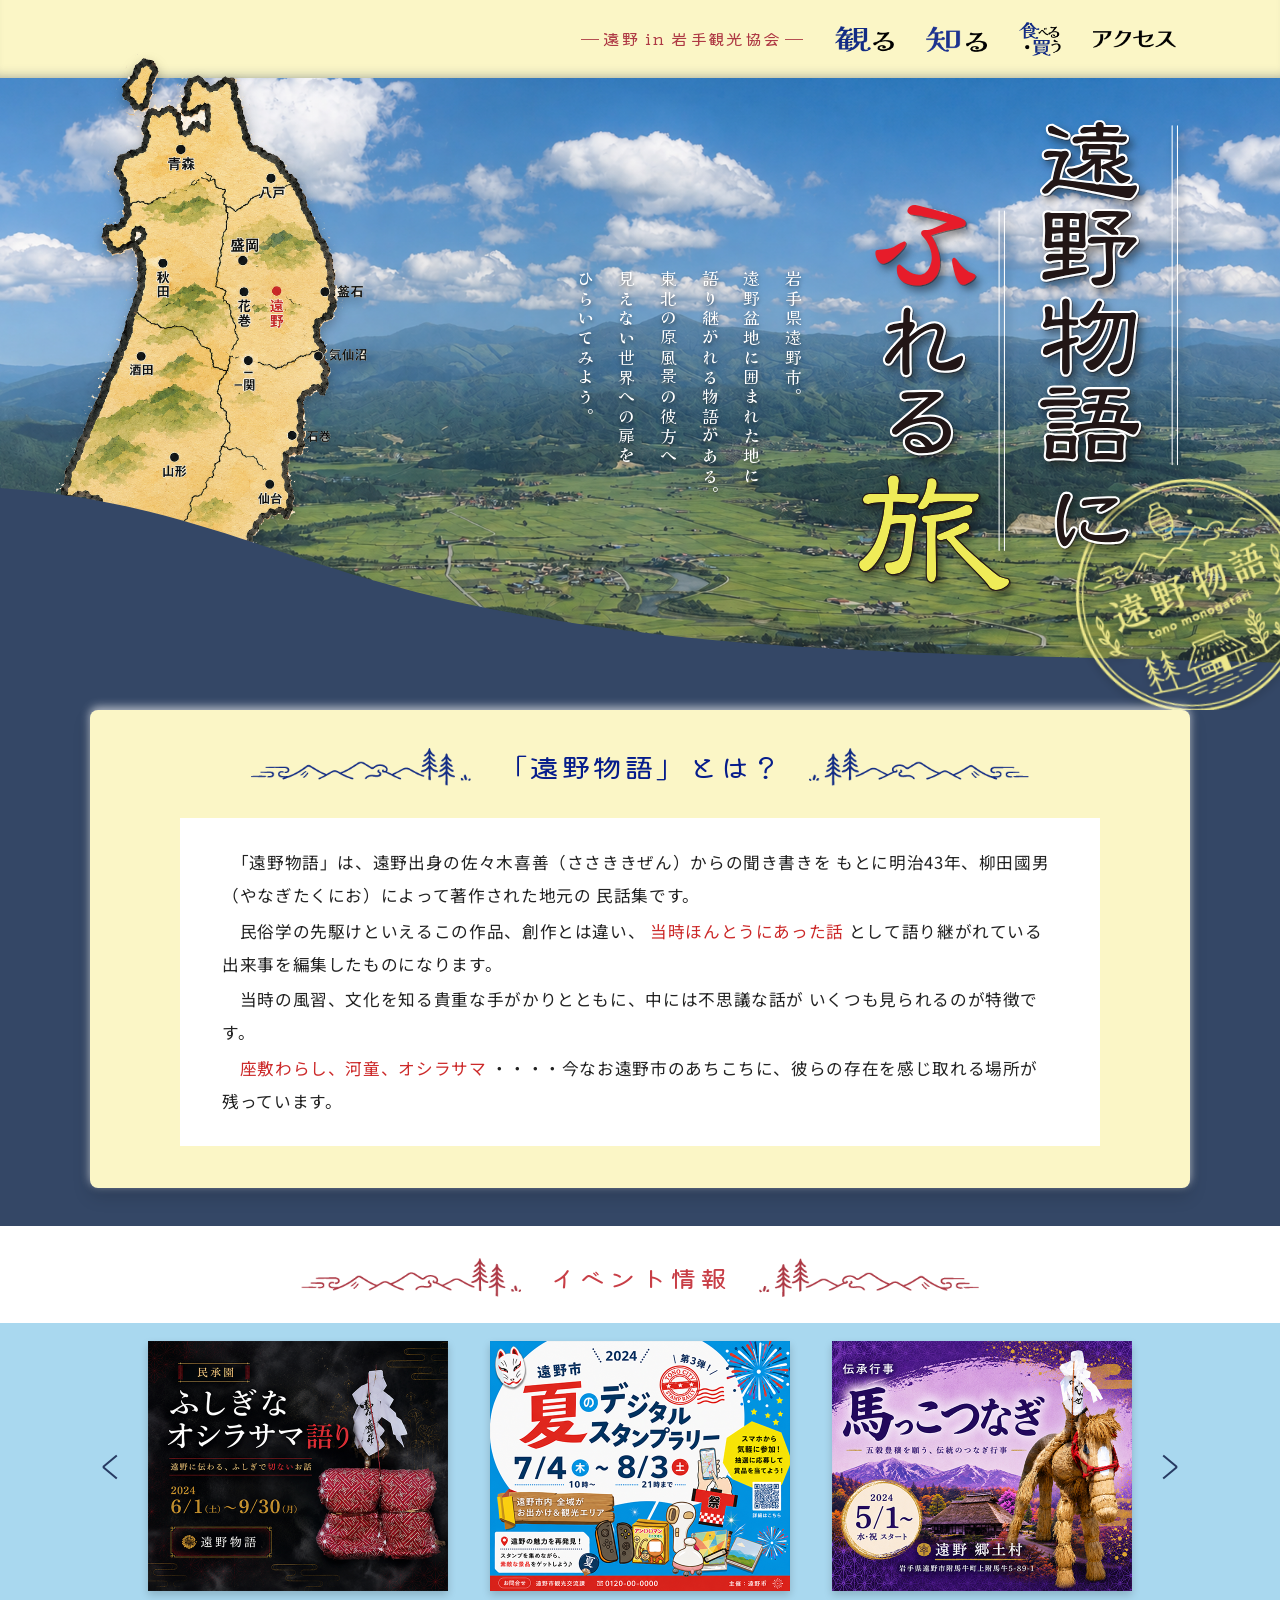
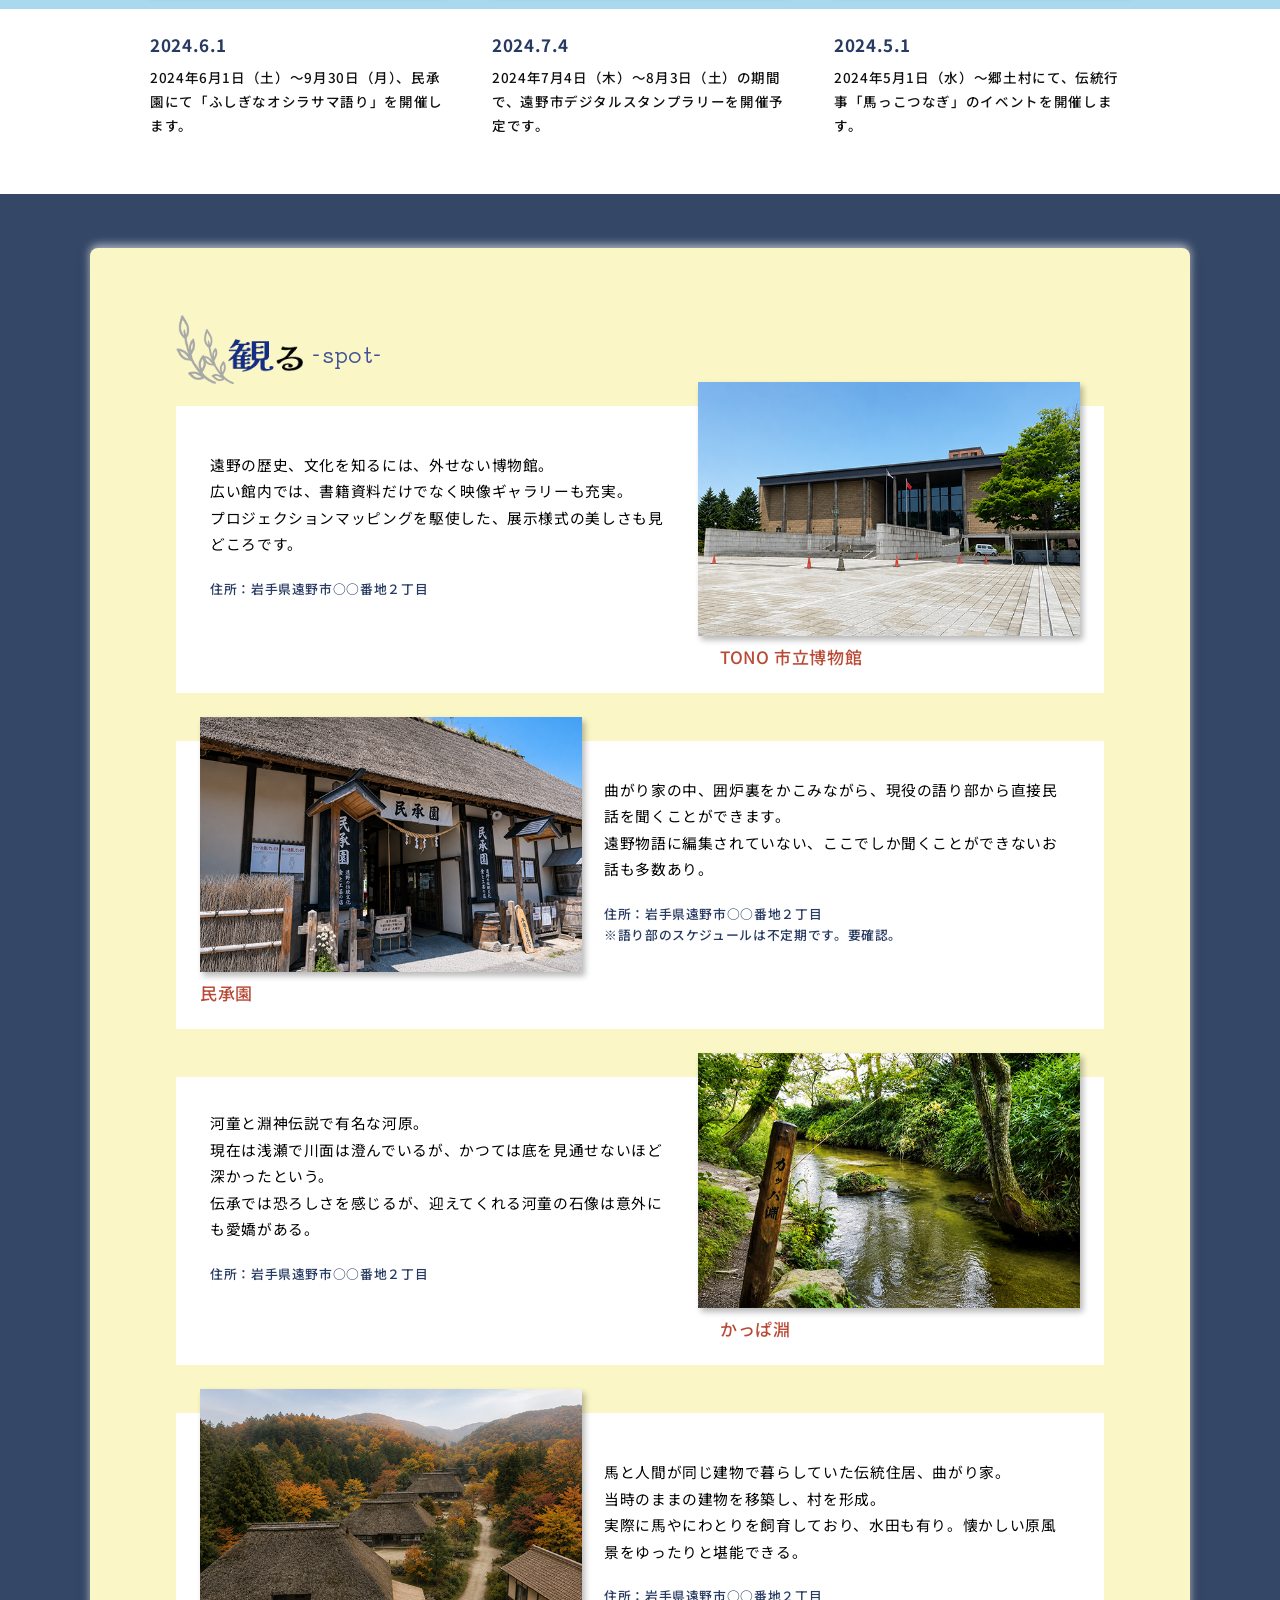
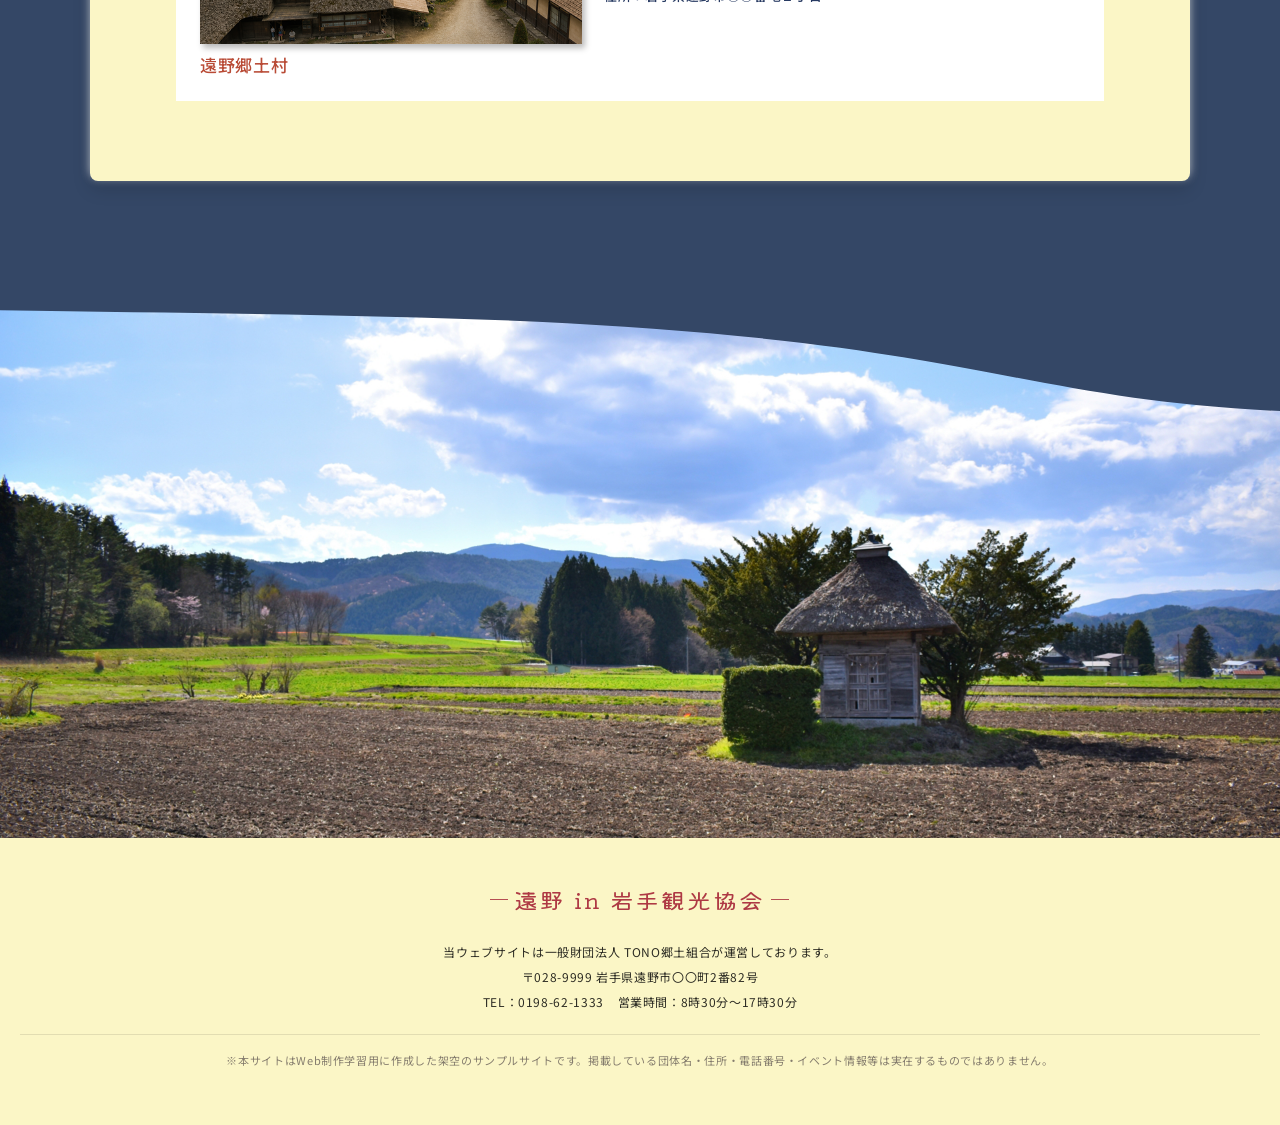
==== commit dd810346: "最終調整" ====
--- a/index.html
+++ b/index.html
@@ -6,6 +6,8 @@
   <meta name="viewport" content="width=device-width, initial-scale=1.0" />
 
   <title>遠野物語にふれる旅｜遠野 in 岩手観光協会</title>
+
+  <meta name="robots" content="noindex, nofollow">
 
   <meta name="description" content="岩手県遠野市の観光情報サイト。遠野物語ゆかりの観光スポット、食、買い物、アクセス情報をご紹介します。" />
 
@@ -451,6 +453,9 @@
             営業時間：8時30分～17時30分
           </span>
         </p>
+        <p class="l-footer__notice">
+  ※本サイトはWeb制作学習用に作成した架空のサンプルサイトです。掲載している団体名・住所・電話番号・イベント情報等は実在するものではありません。
+</p>
       </div>
     </div>
   </footer>
--- a/css/style.css
+++ b/css/style.css
@@ -422,6 +422,16 @@
 .l-footer__hours {
   display: inline-block;
   margin-left: 10px;
+}
+
+.l-footer__notice {
+  margin-top: 20px;
+  padding-top: 16px;
+  border-top: 1px solid rgba(0, 0, 0, 0.12);
+  color: #6b625a;
+  font-size: 1.1rem;
+  line-height: 1.8;
+  text-align: center;
 }
 
 @media screen and (min-width: 768px) {
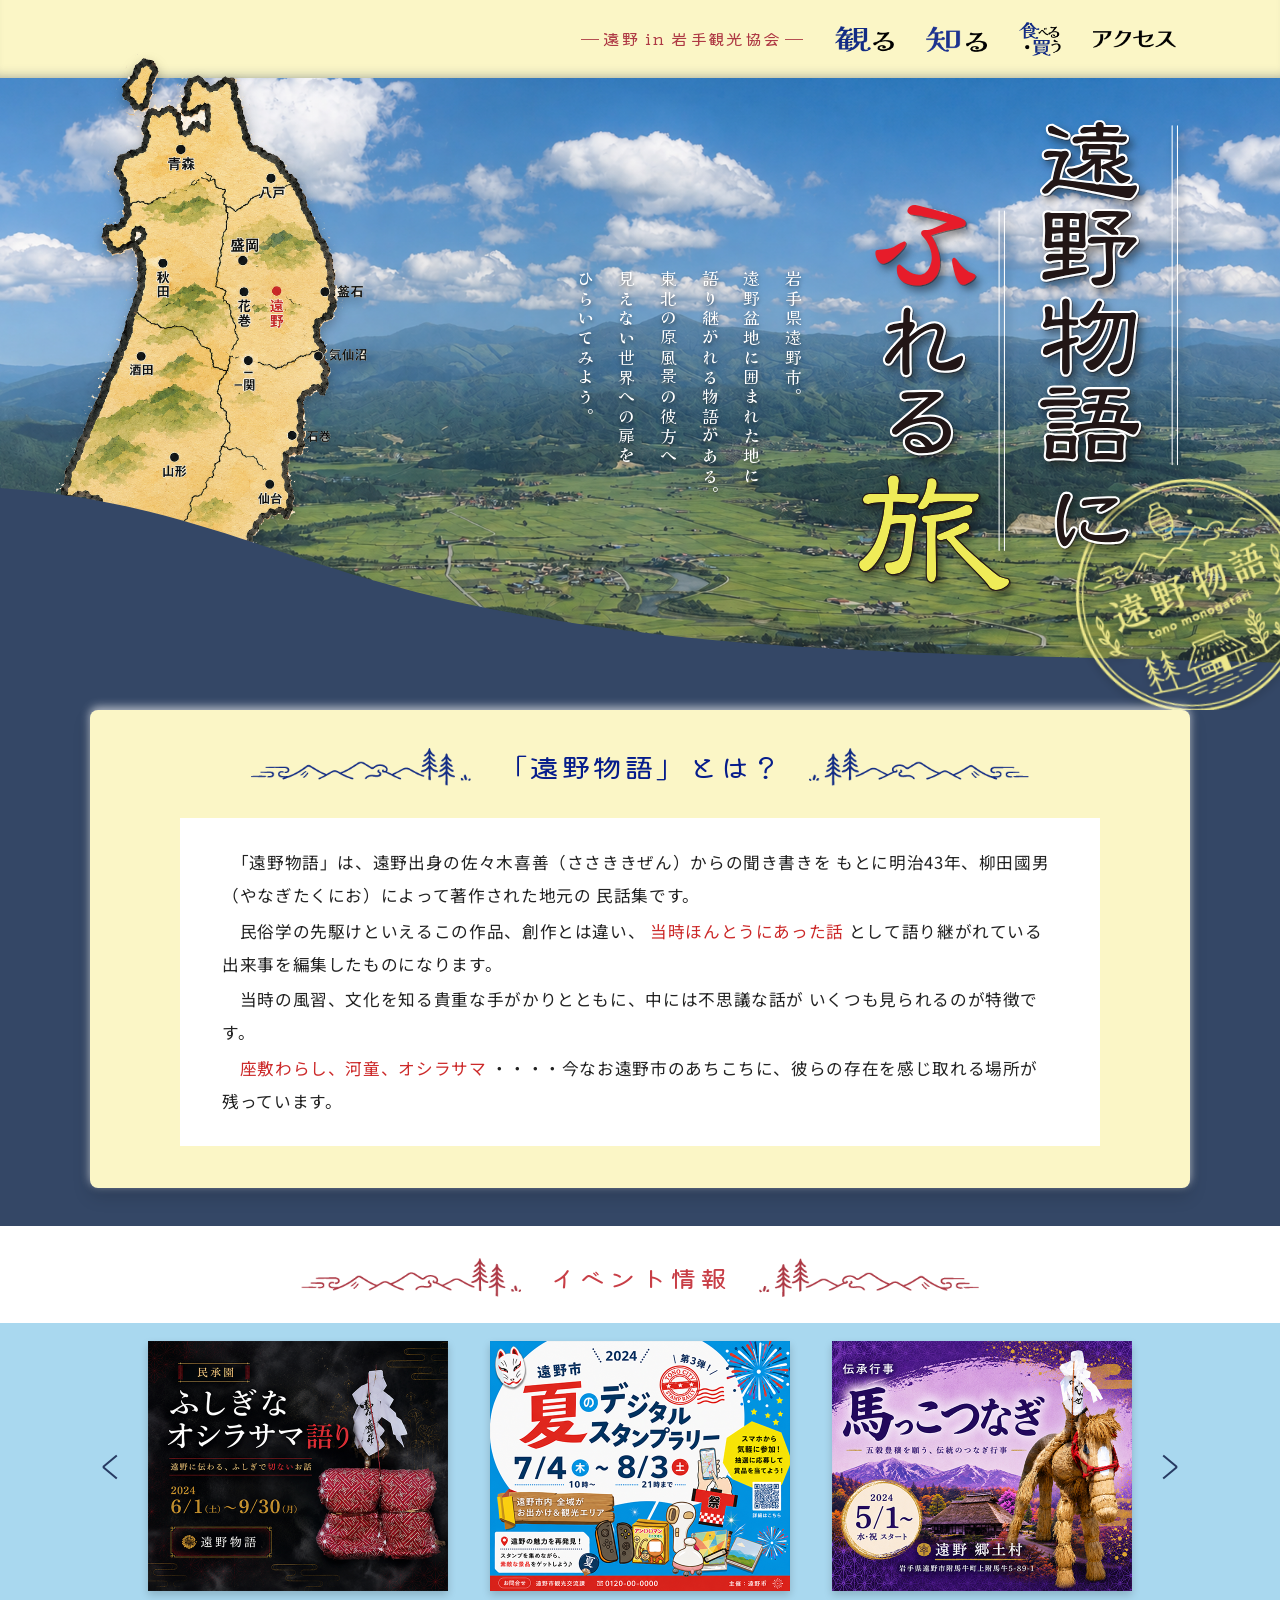
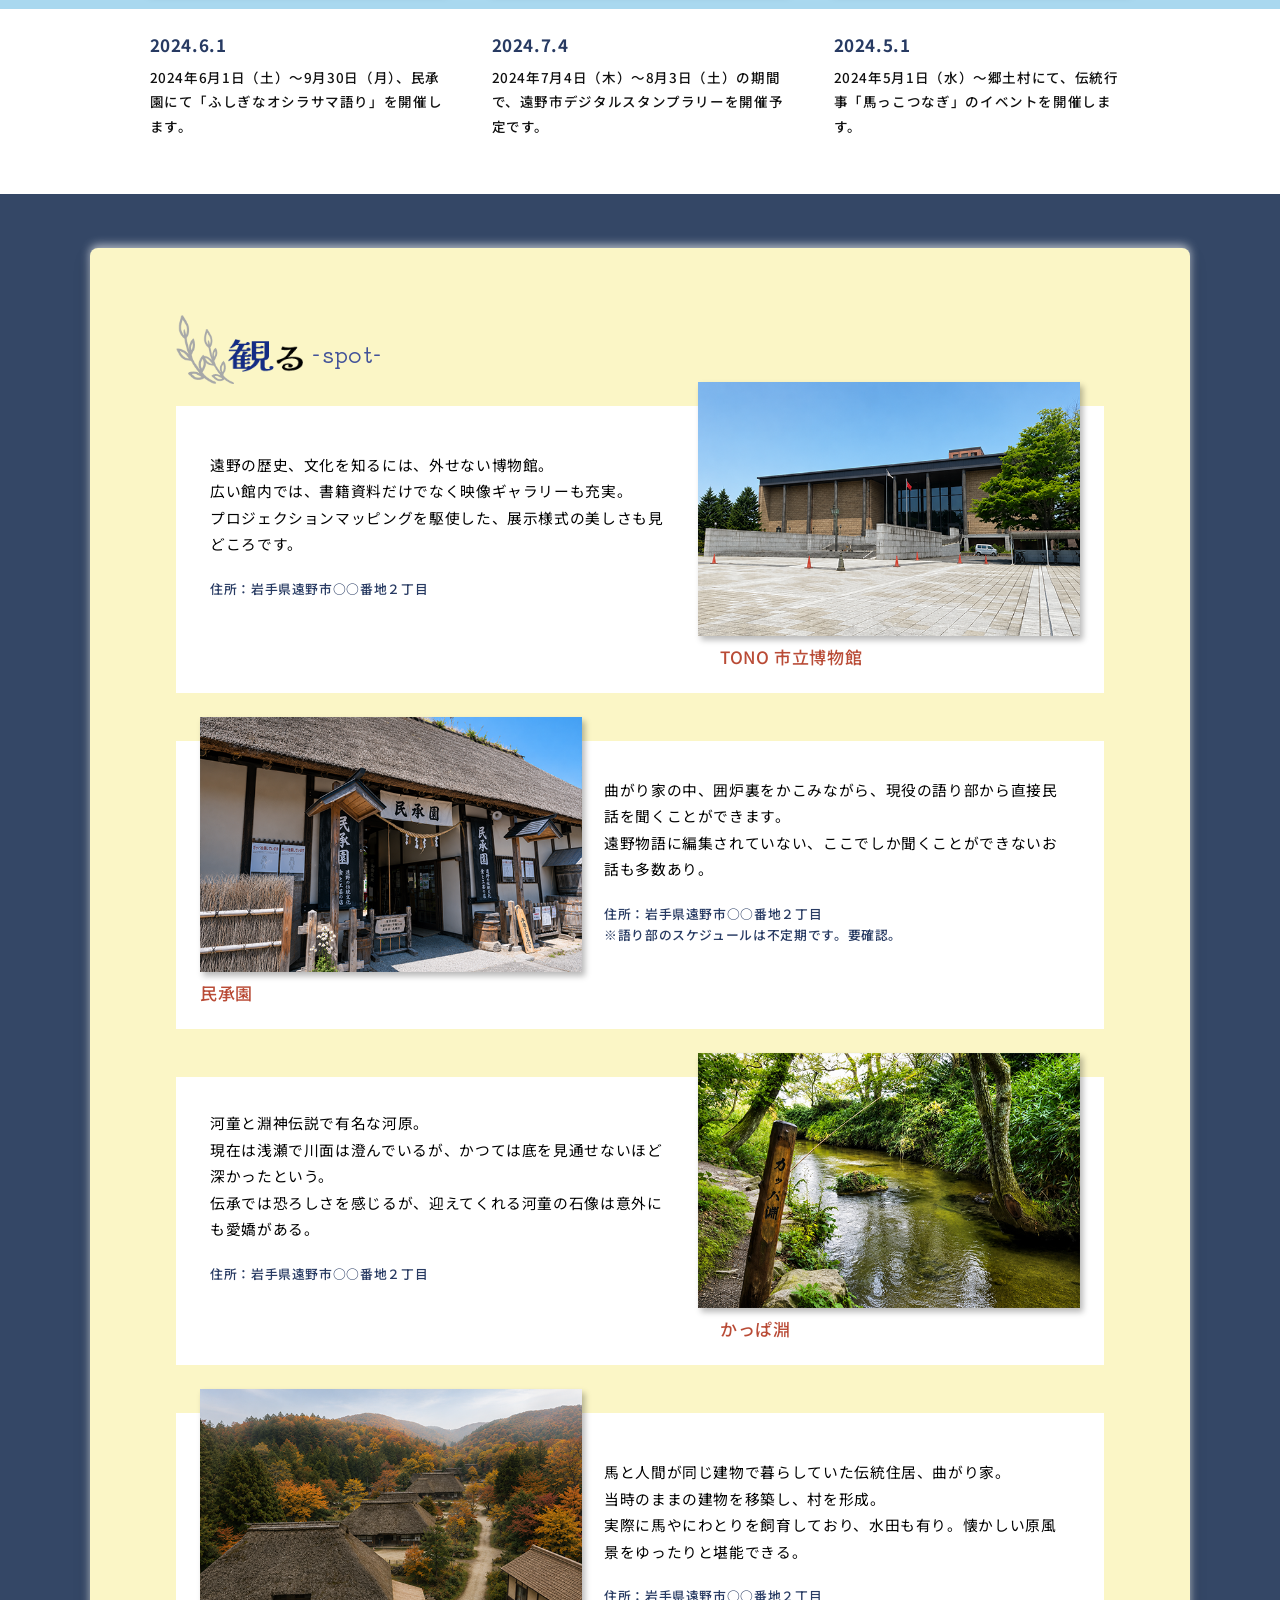
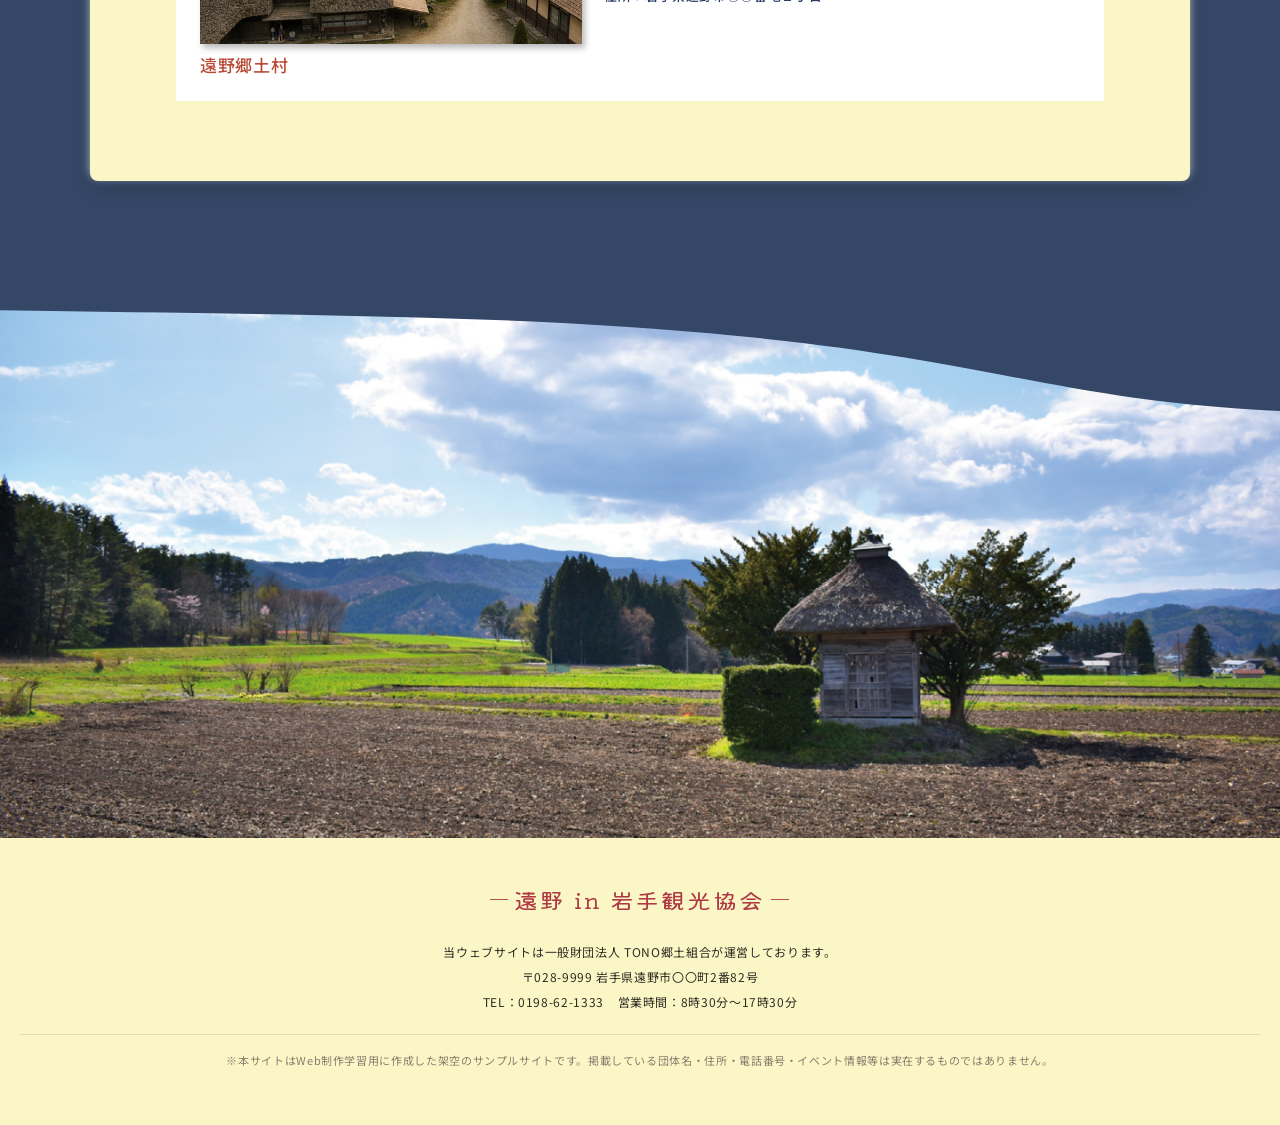
==== commit 9d092f59: "画像変更" ====
--- a/index.html
+++ b/index.html
@@ -428,7 +428,7 @@
 
   <footer class="l-footer">
     <div class="l-footer__visual">
-      <img class="l-footer__image" src="img/footer_img.png" alt="遠野の田園風景">
+      <img class="l-footer__image" src="img/footer_img.webp" alt="遠野の田園風景">
 
       <img class="l-footer__wave" src="img/mv_wave.svg" alt="" aria-hidden="true">
     </div>
--- a/css/style.css
+++ b/css/style.css
@@ -569,7 +569,7 @@
   width: auto;
   height: 100%;
   max-width: none;
-  transform: scale(1.18);
+  transform: scale(1.1);
   transform-origin: left top;
   filter: drop-shadow(0 4px 5px rgba(0, 0, 0, 0.28));
 }
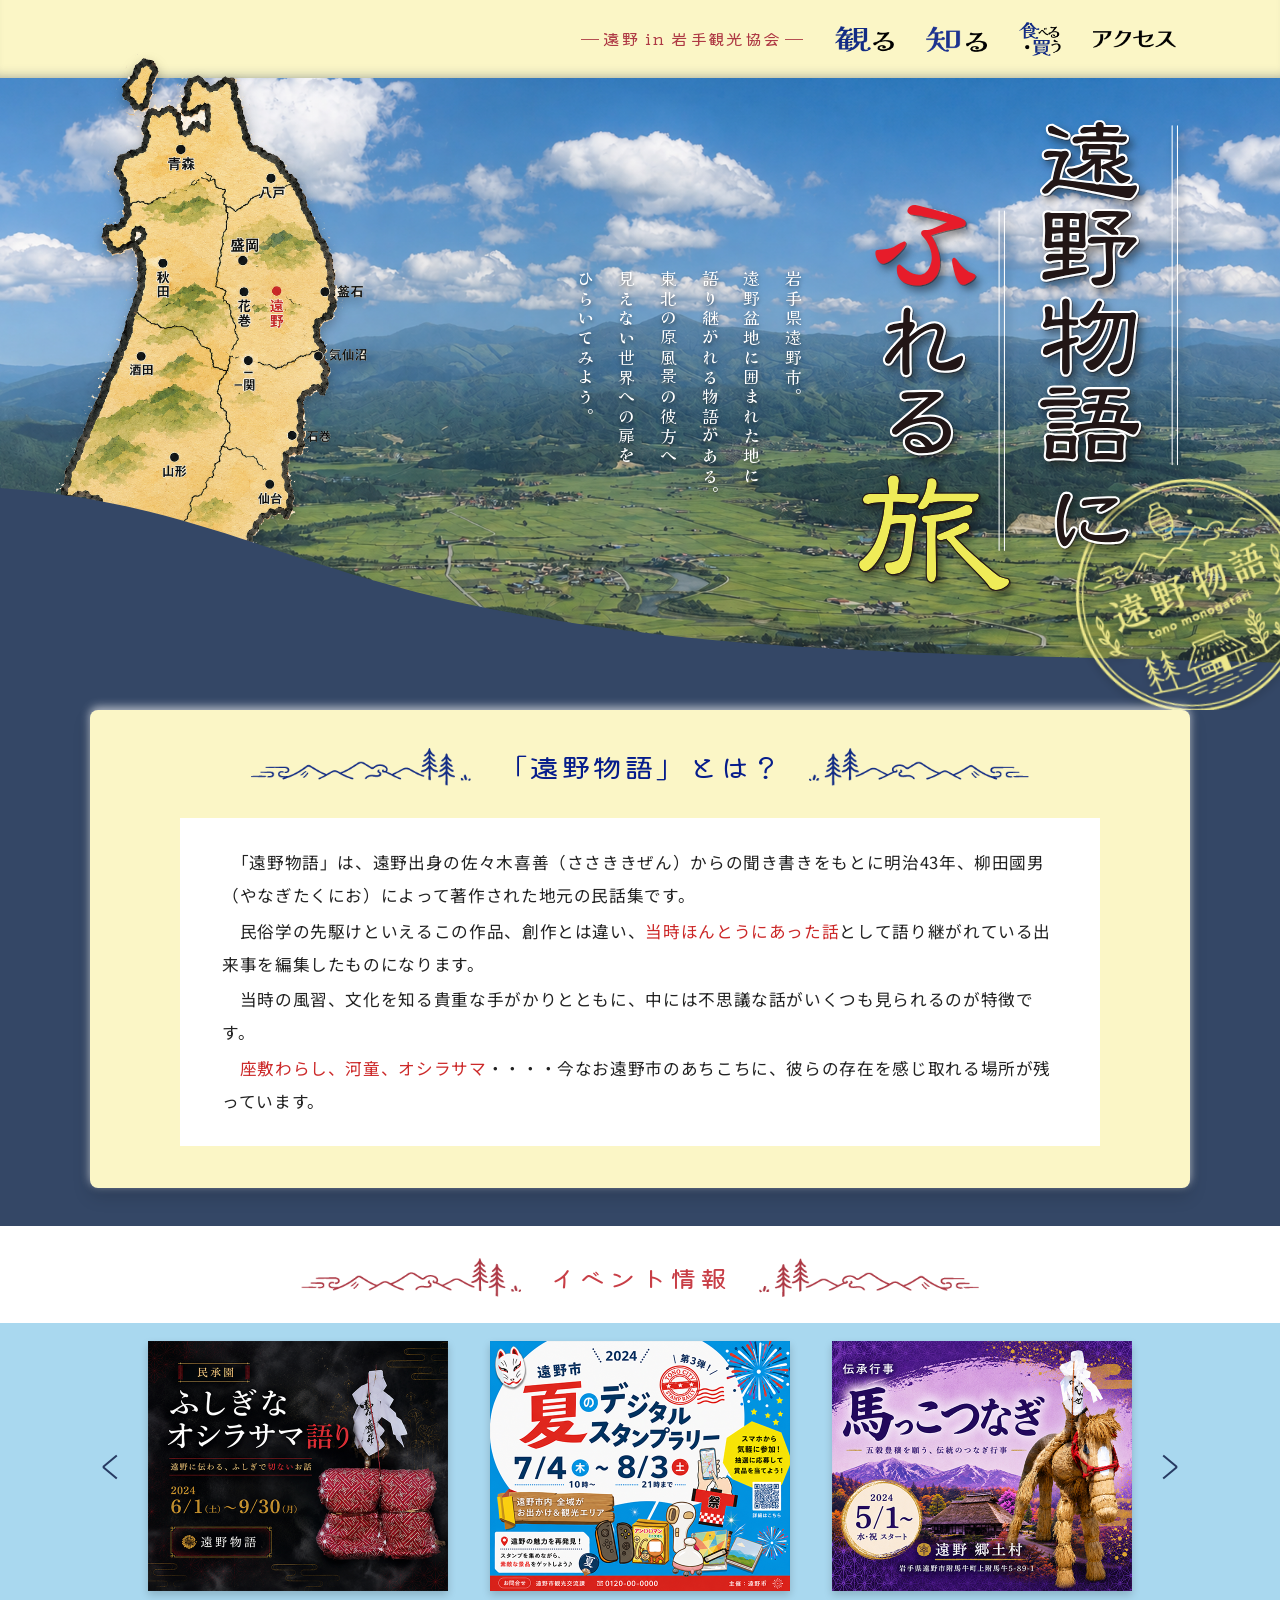
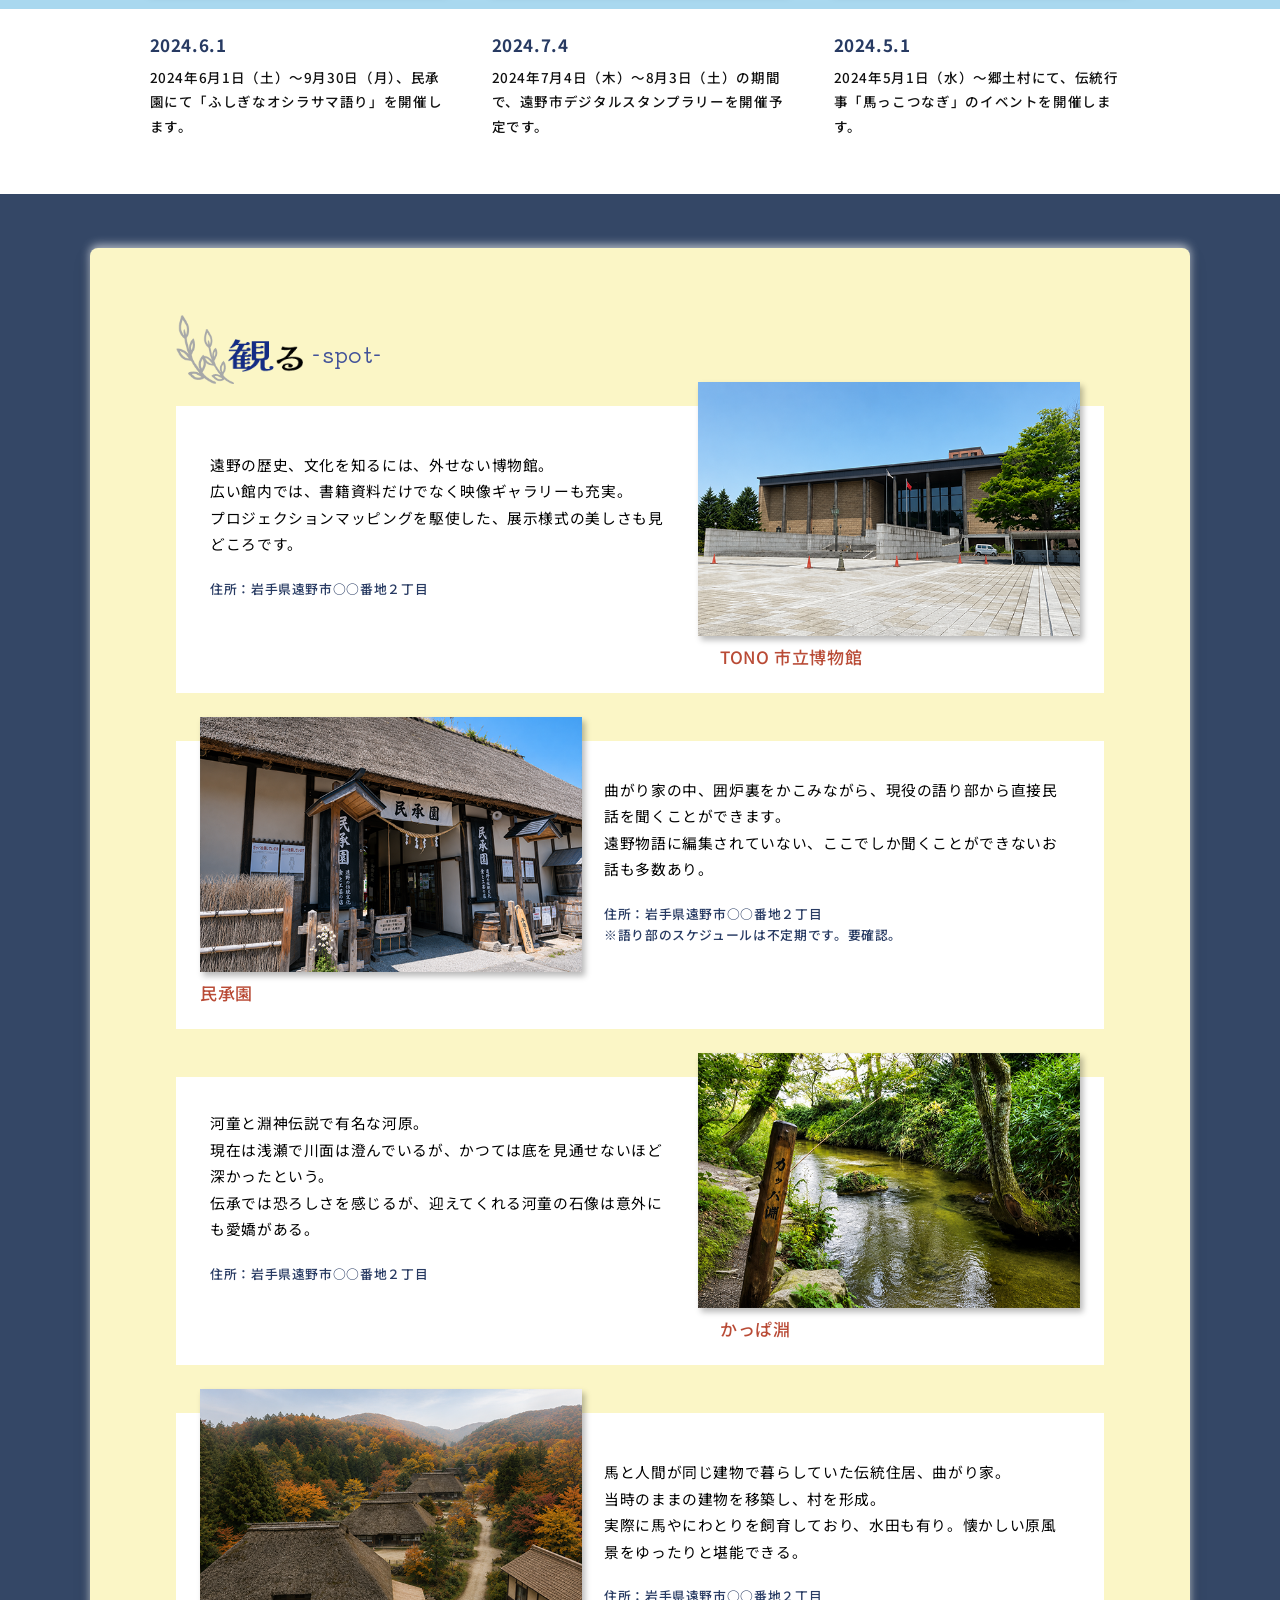
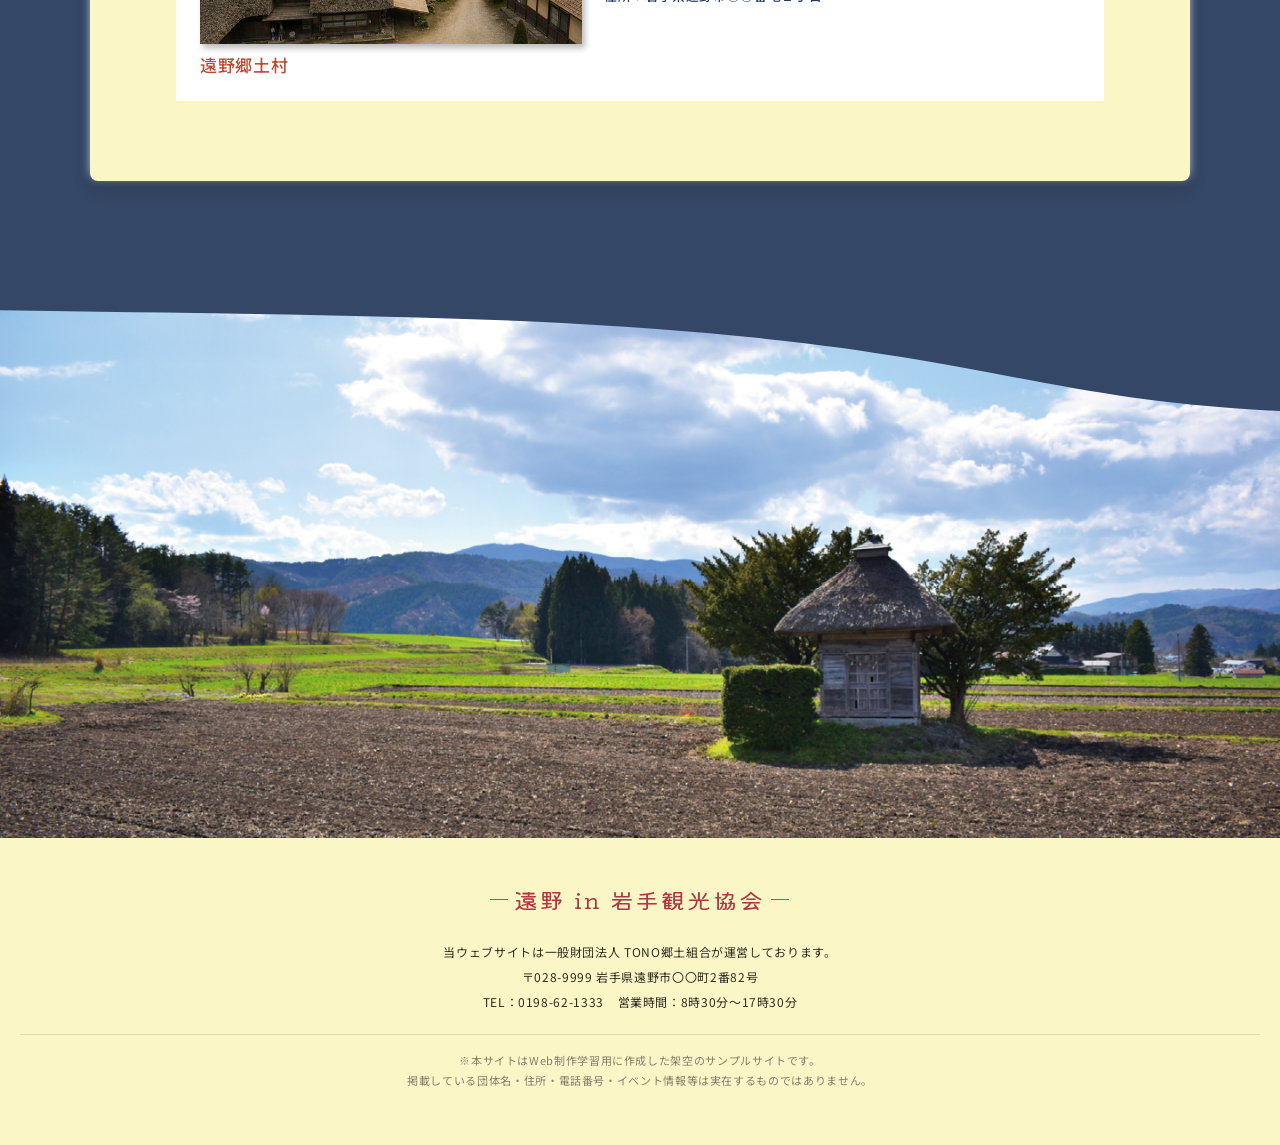
==== commit ec0192bd: "誤字脱字、リンク修正" ====
--- a/index.html
+++ b/index.html
@@ -147,28 +147,20 @@
 
           <div class="p-about__body">
             <p>
-              　「遠野物語」は、遠野出身の佐々木喜善（ささききぜん）からの聞き書きを
-              もとに明治43年、柳田國男（やなぎたくにお）によって著作された地元の
-              民話集です。
+              　「遠野物語」は、遠野出身の佐々木喜善（ささききぜん）からの聞き書きをもとに明治43年、柳田國男（やなぎたくにお）によって著作された地元の民話集です。
             </p>
 
             <p>
-              　民俗学の先駆けといえるこの作品、創作とは違い、
-              <span class="p-about__accent">当時ほんとうにあった話</span>
-              として語り継がれている出来事を編集したものになります。
+              　民俗学の先駆けといえるこの作品、創作とは違い、<span class="p-about__accent">当時ほんとうにあった話</span>として語り継がれている出来事を編集したものになります。
             </p>
 
             <p>
-              　当時の風習、文化を知る貴重な手がかりとともに、中には不思議な話が
-              いくつも見られるのが特徴です。
+              　当時の風習、文化を知る貴重な手がかりとともに、中には不思議な話がいくつも見られるのが特徴です。
             </p>
 
             <p>
               <span class="p-about__accent">
-                　座敷わらし、河童、オシラサマ
-              </span>
-              ・・・・今なお遠野市のあちこちに、彼らの存在を感じ取れる場所が
-              残っています。
+                　座敷わらし、河童、オシラサマ</span>・・・・今なお遠野市のあちこちに、彼らの存在を感じ取れる場所が残っています。
             </p>
           </div>
         </div>
@@ -454,7 +446,8 @@
           </span>
         </p>
         <p class="l-footer__notice">
-  ※本サイトはWeb制作学習用に作成した架空のサンプルサイトです。掲載している団体名・住所・電話番号・イベント情報等は実在するものではありません。
+  ※本サイトはWeb制作学習用に作成した架空のサンプルサイトです。<br>
+  掲載している団体名・住所・電話番号・イベント情報等は実在するものではありません。
 </p>
       </div>
     </div>
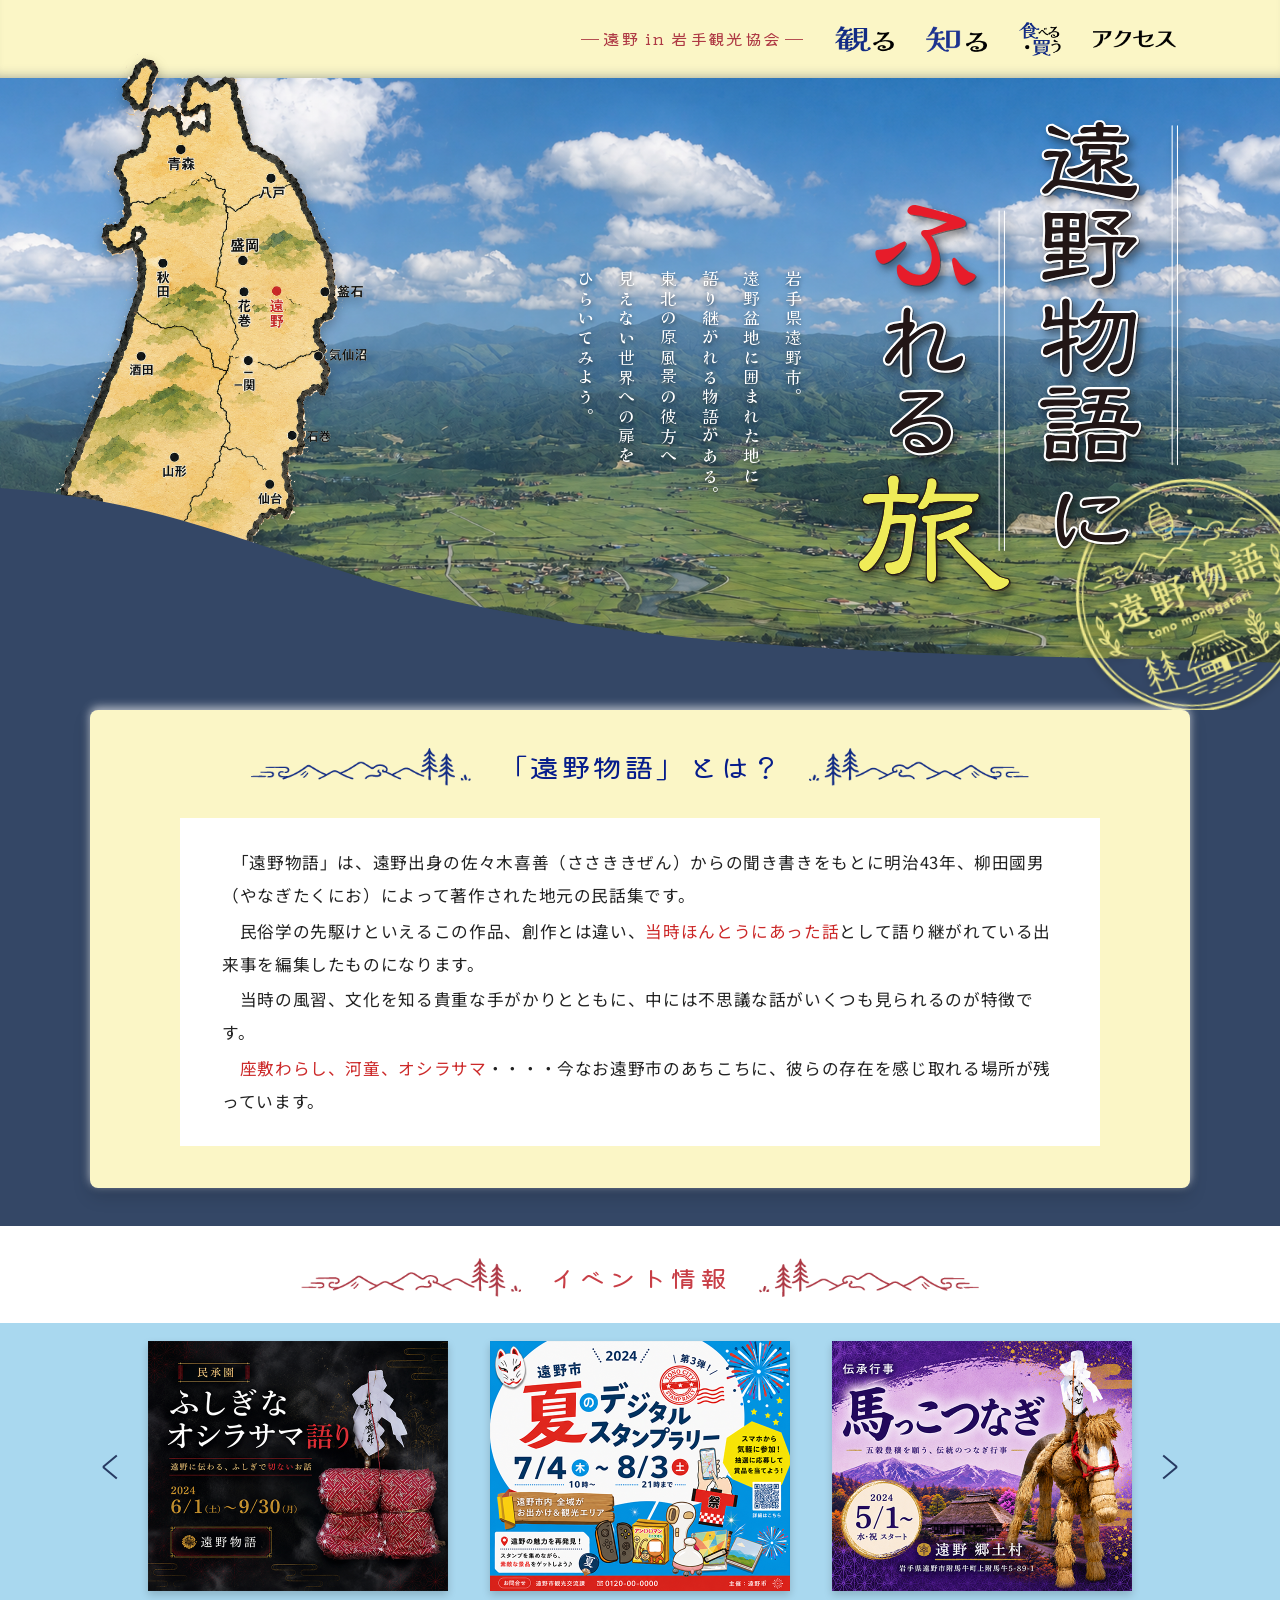
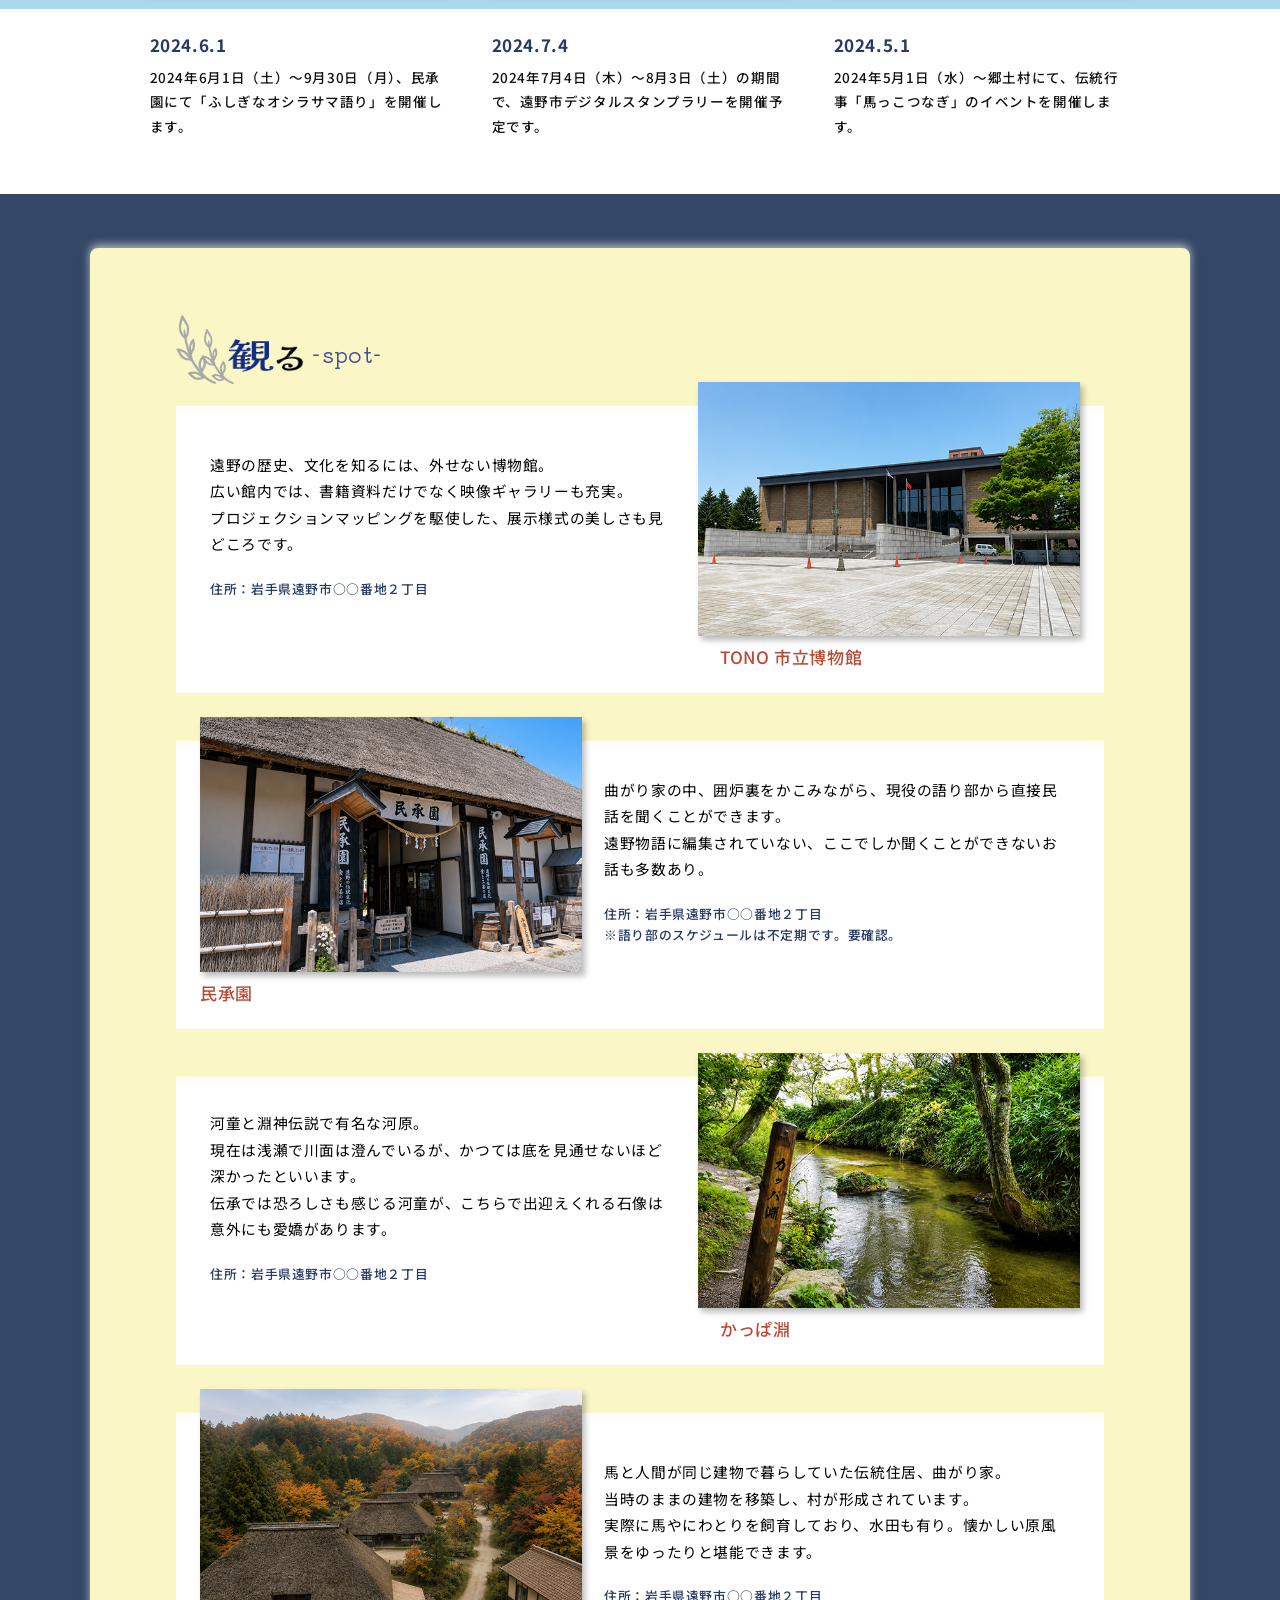
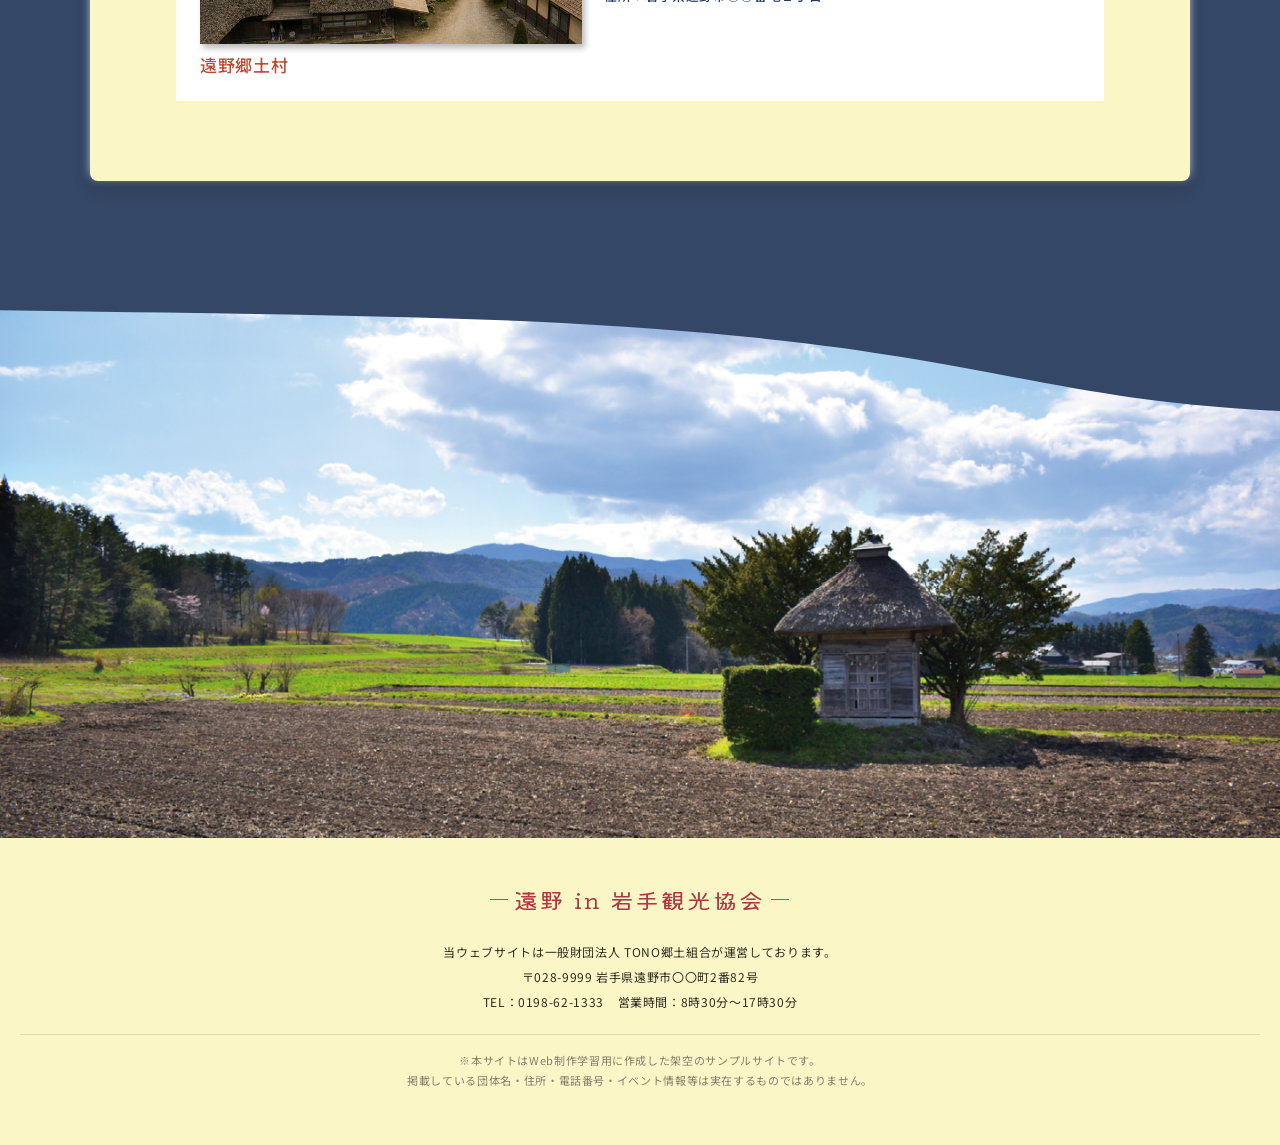
==== commit ef26e572: "文章修正、画像微調整" ====
--- a/index.html
+++ b/index.html
@@ -370,8 +370,8 @@
               <div class="p-spot__body">
                 <p class="p-spot__text">
                   河童と淵神伝説で有名な河原。<br>
-                  現在は浅瀬で川面は澄んでいるが、かつては底を見通せないほど深かったという。<br>
-                  伝承では恐ろしさを感じるが、迎えてくれる河童の石像は意外にも愛嬌がある。
+                  現在は浅瀬で川面は澄んでいるが、かつては底を見通せないほど深かったといいます。<br>
+                  伝承では恐ろしさも感じる河童が、こちらで出迎えくれる石像は意外にも愛嬌があります。
                 </p>
 
                 <p class="p-spot__address">
@@ -392,8 +392,8 @@
               <div class="p-spot__body">
                 <p class="p-spot__text">
                   馬と人間が同じ建物で暮らしていた伝統住居、曲がり家。<br>
-                  当時のままの建物を移築し、村を形成。<br>
-                  実際に馬やにわとりを飼育しており、水田も有り。懐かしい原風景をゆったりと堪能できる。
+                  当時のままの建物を移築し、村が形成されています。<br>
+                  実際に馬やにわとりを飼育しており、水田も有り。懐かしい原風景をゆったりと堪能できます。
                 </p>
 
                 <p class="p-spot__address">
--- a/css/style.css
+++ b/css/style.css
@@ -2007,7 +2007,7 @@
   flex-wrap: wrap;
   align-items: center;
   margin: 0;
-  color: #22207f;
+  color: #3d3d3d;
 }
 
 .p-access__title-icon {
@@ -2073,26 +2073,24 @@
 }
 
 .p-access__heading {
-  position: relative;
+  display: flex;
+  align-items: center;
+  gap: 7px;
   margin: 0 0 22px;
-  padding-left: 17px;
-  color: #22207f;
+  color: #2f3b56;
   font-size: 1.6rem;
   font-weight: 500;
   line-height: 1.6;
 }
 
 .p-access__heading::before {
-  position: absolute;
-  top: 0.6em;
-  left: 0;
+  flex: 0 0 auto;
   width: 0;
   height: 0;
-  border-top: 8px solid #22207f;
+  border-top: 8px solid #2f3b56;
   border-right: 6px solid transparent;
   border-left: 6px solid transparent;
   content: "";
-  transform: translateY(-50%);
 }
 
 .p-access__route-figure {
